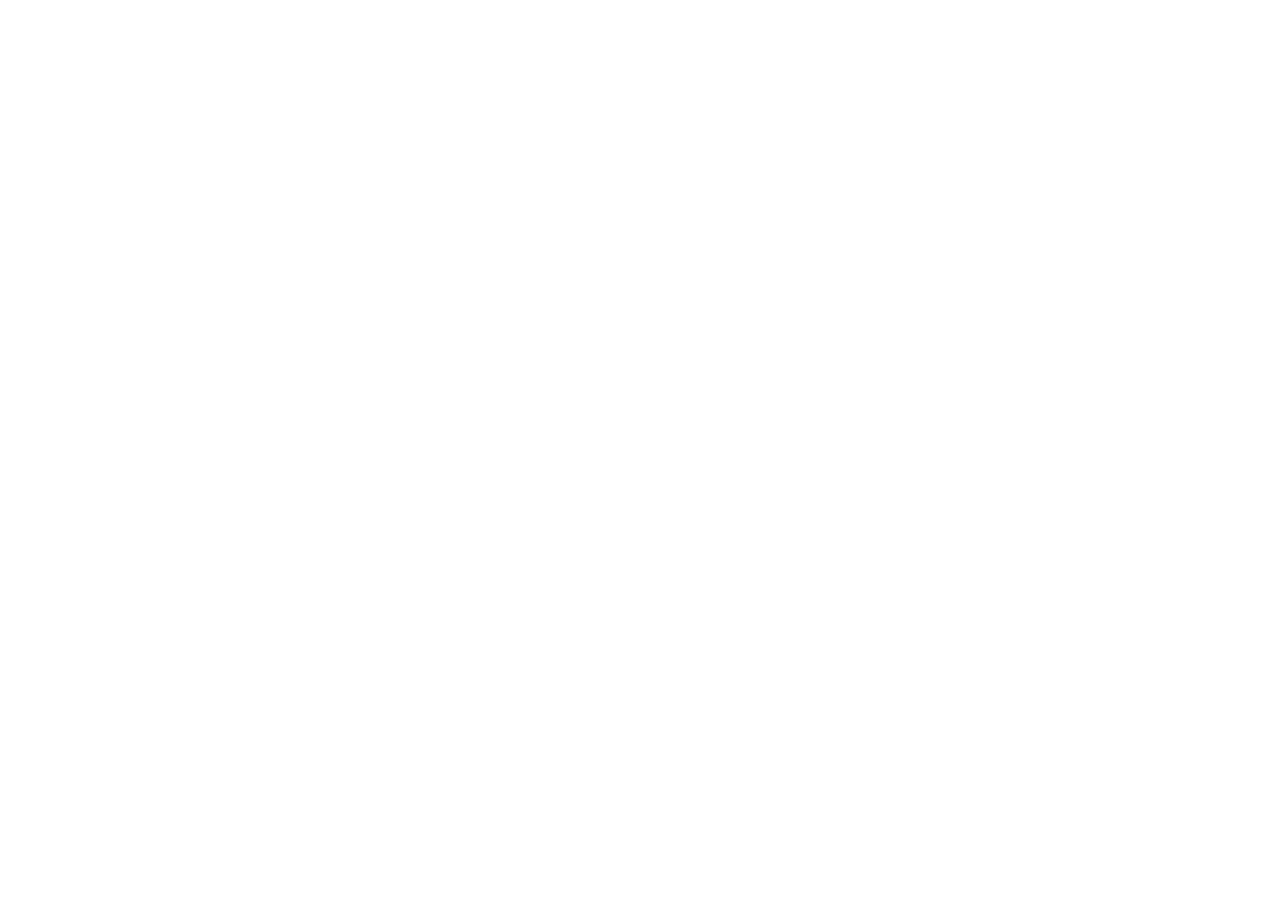
==== index.html @ 3bd62c69 "first innit" ====
<!doctype html>
<html lang="en">
<head>
    <meta charset="UTF-8">
    <meta name="viewport"
          content="width=device-width, user-scalable=no, initial-scale=1.0, maximum-scale=1.0, minimum-scale=1.0">
    <meta http-equiv="X-UA-Compatible" content="ie=edge">

    <title>Getto Ice Cream</title>
    <meta name="author" content="Enes Ago">
    <meta name="keywords" content="">
    <meta name="description" content="">
    <meta name="copyright" content="&copy; 2024-today Getto">

    <link rel="alternate" hreflang="en" href="https://getto.com/en" />
    <link rel="alternate" hreflang="tr" href="https://getto.com/tr" />
    <link rel="alternate" hreflang="tr" href="https://getto.com/mk" />
    <link rel="alternate" hreflang="x-default" href="https://getto.com/" />

    <link rel="alternate" hreflang="en" href="https://getto.com/en" />
    <link rel="alternate" hreflang="tr" href="https://getto.com/tr" />
    <link rel="alternate" hreflang="tr" href="https://getto.com/mk" />
    <link rel="alternate" hreflang="x-default" href="https://getto.com/" />

<!--    <link rel="icon" type="image/x-icon" href="img/favicon.ico">-->
    <link rel="author" type="text/plain" href="humans.txt">

    <link href='http://fonts.googleapis.com/css?family=Roboto' rel='stylesheet' type='text/css'>
    <link href='https://fonts.googleapis.com/css?family=Yellowtail' rel='stylesheet'>
<!--    <link rel="stylesheet" href="generalStyle.css">-->
<!--    <link rel="stylesheet" href="styles/home.css">-->

    <!-- Twitter -->
    <meta name="twitter:card" content="summary">
    <meta name="twitter:site" content="@AgoEnes">
    <meta name="twitter:creator" content="@AgoEnes">
    <meta name="twitter:title" content="Nafi Kompani">
    <meta name="twitter:description" content="Nafi Kompani, Company for Agriculture, best vegetables, fruits and food, Macedonia, Ohrid, Struga">
    <meta name="twitter:url" content="https://getto.com">
    <meta name="twitter:image" content="https://getto.com/Logo.png">

    <!-- Facebook -->
    <meta property="og:type" content="article">
    <meta property="og:site_name" content="Nafi Kompani">
    <meta property="article:author" content="https://www.instagram.com/agoenes/">
    <meta property="og:title" content="Nafi Kompani">
    <meta property="og:description" content="Nafi Kompani, Company for Agriculture, best vegetables, fruits and food, Macedonia, Ohrid, Struga">
    <meta property="og:url" content="https://getto.com">
    <meta property="og:image" content="https://getto.com/Logo.png">
</head>
<body>

</body>
</html>
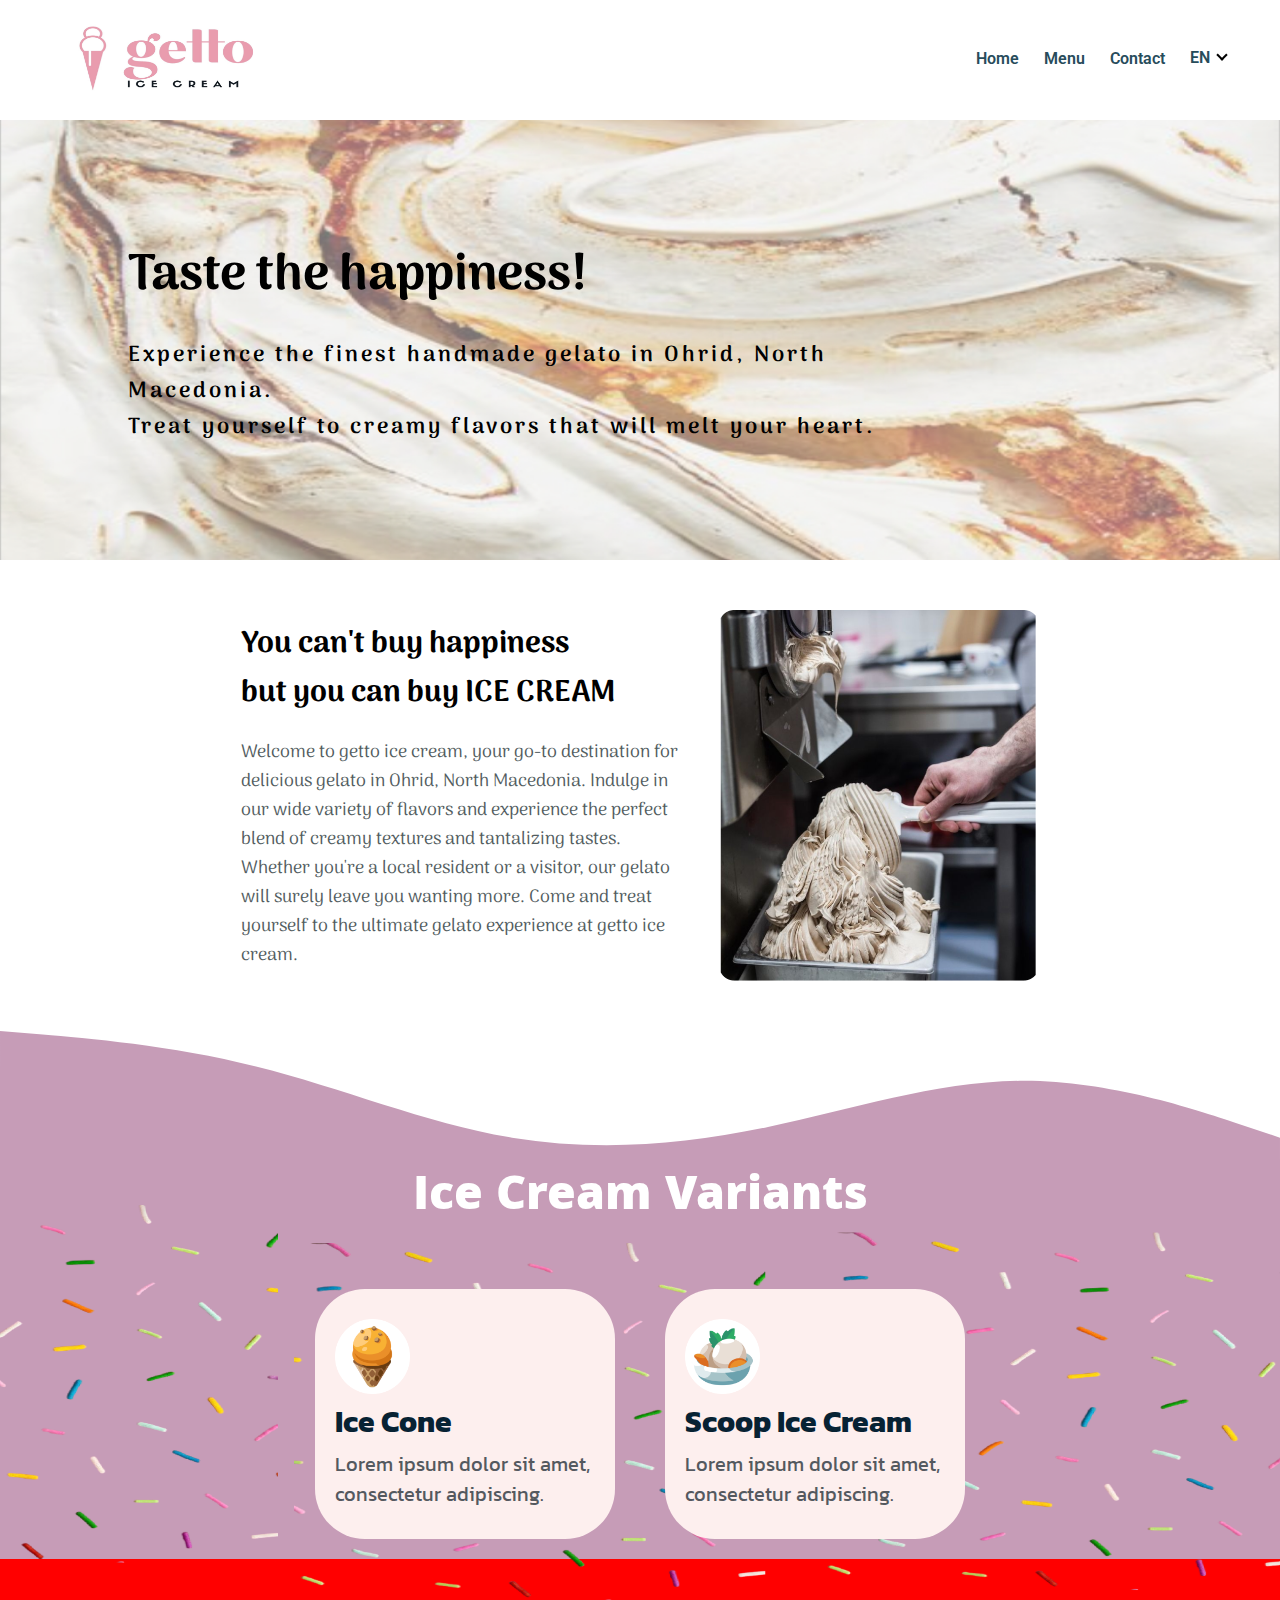
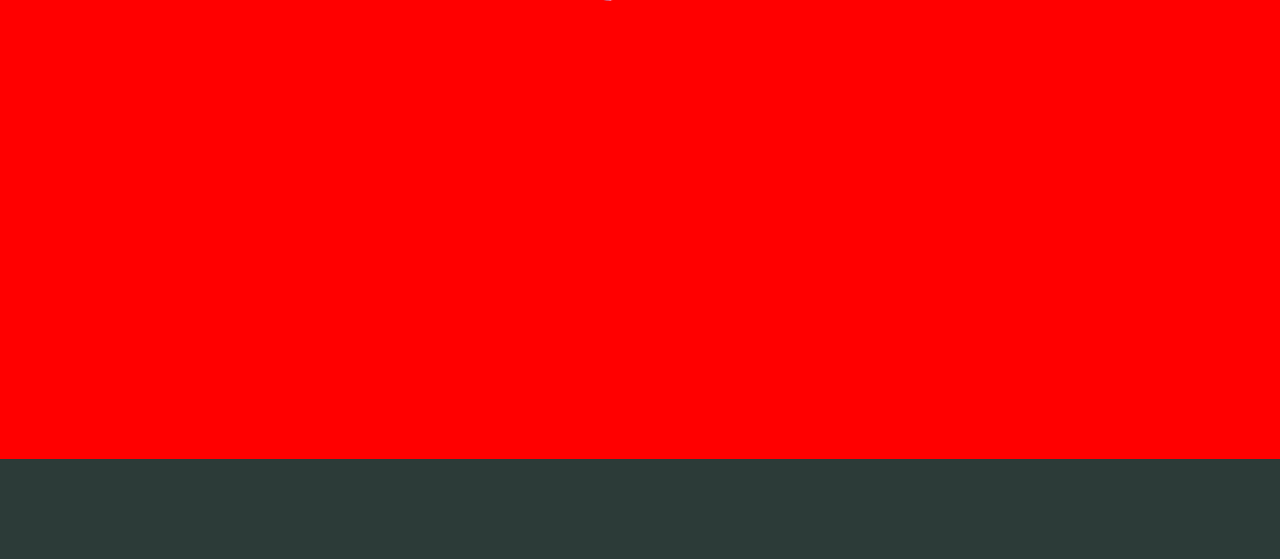
==== commit 91a69145: "parallax add" ====
--- a/index.html
+++ b/index.html
@@ -22,13 +22,17 @@
     <link rel="alternate" hreflang="tr" href="https://getto.com/mk" />
     <link rel="alternate" hreflang="x-default" href="https://getto.com/" />
 
-<!--    <link rel="icon" type="image/x-icon" href="img/favicon.ico">-->
+    <link rel="icon" type="image/x-icon" href="./img/Logo.png">
     <link rel="author" type="text/plain" href="humans.txt">
 
+    <link rel="preconnect" href="https://fonts.googleapis.com">
+    <link rel="preconnect" href="https://fonts.gstatic.com" crossorigin>
     <link href='http://fonts.googleapis.com/css?family=Roboto' rel='stylesheet' type='text/css'>
-    <link href='https://fonts.googleapis.com/css?family=Yellowtail' rel='stylesheet'>
-<!--    <link rel="stylesheet" href="generalStyle.css">-->
-<!--    <link rel="stylesheet" href="styles/home.css">-->
+    <link href="https://fonts.googleapis.com/css2?family=Arima:wght@100..700&display=swap" rel="stylesheet">
+    <link href="https://fonts.googleapis.com/css2?family=Khula:wght@300;400;600;700;800&display=swap" rel="stylesheet">
+    <link href="https://fonts.googleapis.com/css2?family=Kanit:ital,wght@0,100;0,200;0,300;0,400;0,500;0,600;0,700;0,800;0,900;1,100;1,200;1,300;1,400;1,500;1,600;1,700;1,800;1,900&family=Khula:wght@300;400;600;700;800&display=swap" rel="stylesheet">
+    <link rel="stylesheet" href="./generalStyles.css">
+    <link rel="stylesheet" href="./styles/home.css">
 
     <!-- Twitter -->
     <meta name="twitter:card" content="summary">
@@ -47,8 +51,111 @@
     <meta property="og:description" content="Nafi Kompani, Company for Agriculture, best vegetables, fruits and food, Macedonia, Ohrid, Struga">
     <meta property="og:url" content="https://getto.com">
     <meta property="og:image" content="https://getto.com/Logo.png">
+
 </head>
 <body>
 
+    <header class="header-menu">
+        <a href="/" rel="home" class="logo">
+                        <img alt="logo" src="img/Logo.png" />
+        </a>
+        <nav id="hamburger-menu">
+            <ul>
+                <li>
+                    <a href="/" rel="home" >Home</a>
+                </li>
+                <li>
+                    <a href="/menu" rel="products">Menu</a>
+                </li>
+                <li>
+                    <a href="/contact" rel="contact">Contact</a>
+                </li>
+                <li id="language">
+
+                    <p>EN <i class="down-arrow"></i></p>
+                    <ul>
+                        <li><a href="/tr/">TR</a></li>
+                        <li><a href="/mk/">MK</a></li>
+                    </ul>
+
+                </li>
+            </ul>
+        </nav>
+        <section class="hamburger-menu" onclick="hamburgerMenuToggle()">
+            <input class="checkbox" type="checkbox"/>
+            <div class="hamburger-lines">
+                <span class="line line1"></span>
+                <span class="line line2"></span>
+                <span class="line line3"></span>
+            </div>
+        </section>
+    </header>
+
+    <main>
+        <section class="divisor-section divisor-section-1">
+            <img src="./img/home/Banner.png" alt="banner background image" class="banner-img">
+
+            <article>
+                <header>
+                    <h1>Taste the happiness!</h1>
+                </header>
+                <p>Experience the finest handmade gelato in Ohrid, North Macedonia. <br /> Treat yourself to creamy flavors that will melt your heart.</p>
+
+            </article>
+
+        </section>
+
+        <section class="divisor-section divisor-section-2">
+            <article>
+                <header>
+                    <h2>You can't buy happiness <br/> but you can buy ICE CREAM</h2>
+                </header>
+                <p>Welcome to getto ice cream, your go-to destination for delicious gelato in Ohrid, North Macedonia. Indulge in our wide variety of flavors and experience the perfect blend of creamy textures and tantalizing tastes. Whether you're a local resident or a visitor, our gelato will surely leave you wanting more. Come and treat yourself to the ultimate gelato experience at getto ice cream.</p>
+
+            </article>
+
+            <img src="./img/home/imageOne.png" alt="ice cream image" class="banner-img">
+
+        </section>
+
+        <section class="divisor-section divisor-section-3" style="background: white">
+            <img class="wavyBg" src="./img/home/wavyBackground.svg" alt="background svg">
+            <img class="parallaxBackground" src="./img/home/parallaxBg.png" alt="parallax background" id="parallaxSc">
+            <section class="section-3-container">
+                <header>
+                    <h2>Ice Cream Variants</h2>
+                </header>
+                <ul>
+                    <li>
+                        <article>
+                            <img class="articleIcon" src="./img/home/articleOneIcon.png" alt="ice cone">
+                            <h3>Ice Cone</h3>
+                            <p>Lorem ipsum dolor sit amet,
+                                consectetur adipiscing.</p>
+                        </article>
+                    </li>
+                    <li>
+                        <article>
+                            <img class="articleIcon" src="./img/home/articleTwoIcon.png" alt="scoop ice cream">
+                            <h3>Scoop Ice Cream</h3>
+                            <p>Lorem ipsum dolor sit amet,
+                                consectetur adipiscing.</p>
+                        </article>
+                    </li>
+                </ul>
+            </section>
+
+        </section>
+
+        <div style="height: 500px; z-index: 50; background: red;"></div>
+
+    </main>
+
+    <footer></footer>
+
+
+    <script defer src="./script.js"></script>
+    <script defer src="./js/home.js"></script>
+
 </body>
 </html>--- a/generalStyles.css
+++ b/generalStyles.css
@@ -0,0 +1,379 @@
+*{
+    margin: 0;
+    padding: 0;
+    list-style: none;
+    text-decoration: none;
+    box-sizing: border-box;
+    /*font-family: 'Roboto', sans-serif;*/
+    font-family: "Arima", system-ui;
+
+}
+
+html, body{
+    height: 100%;
+    width: 100%;
+}
+
+body {
+    display: grid;
+    grid-template-areas:
+    "header-menu"
+    "main"
+    "footer";
+
+    grid-template-columns: 1fr;
+    grid-template-rows: auto 1fr auto;
+}
+
+
+/*scrollbar*/
+/* width */
+::-webkit-scrollbar {
+    width: 7px;
+}
+
+/* Track */
+::-webkit-scrollbar-track {
+    background: #f1f1f1;
+}
+
+/* Handle */
+::-webkit-scrollbar-thumb {
+    background: rgb(177, 177, 177);
+}
+
+/* Handle on hover */
+::-webkit-scrollbar-thumb:hover {
+    background: #555;
+}
+
+
+
+
+
+
+.active-nav{
+    pointer-events: all !important;
+    opacity: 100% !important;
+    left: 0 !important;
+}
+
+.divisor-section{
+    width: 100%;
+    background: #fff;
+}
+
+.header-menu{
+    grid-area: header-menu;
+
+    height: 120px;
+    display: flex;
+    justify-content: space-between;
+    align-items: center;
+    margin: 0 50px;
+
+    background-color: #fff;
+}
+.header-menu .logo{
+    display: flex;
+    align-items: center;
+    margin-left: 20px;
+    height: 100%;
+}
+.header-menu .logo img{
+    height: 65%;
+    /*border-radius: 50%;*/
+
+}
+.header-menu .logo .logo-text{
+    font-size: 38px;
+    font-weight: 700;
+    display: flex;
+    flex-direction: column;
+    align-items: center;
+    color: #274C5B;
+}
+.header-menu nav ul{
+    display: flex;
+    gap: 25px;
+
+}
+.header-menu nav ul li a{
+    font-family: Roboto, sans-serif;
+    color: #274C5B;
+    font-weight: 600;
+    font-size: 16px;
+}
+.header-menu nav ul li a:hover{
+    color: #4688a3;
+}
+.hamburger-menu{
+    display: none;
+}
+#language{
+    position: relative;
+    cursor: pointer;
+}
+#language > p{
+    position: relative;
+
+    font-family: roboto;
+    color: #274C5B;
+    font-weight: 600;
+    font-size: 16px;
+}
+
+#language .down-arrow{
+    border: solid black;
+    border-width: 0 2px 2px 0;
+    display: inline-block;
+    padding: 3px;
+    transform: rotate(45deg);
+    -webkit-transform: rotate(45deg);
+    margin: 4px;
+}
+#language ul {
+    display:none;
+    position:absolute;
+    z-index: 20;
+    left:0;
+    background: #4c9e9e;
+    float:left;
+
+    width: 50px;
+}
+#language:hover ul {
+    display:block;
+}
+#language ul li{
+    border-bottom: 1px solid #FFFFFF4C;
+}
+#language ul li:hover, #language ul li:hover a{
+    background-color: #008080;
+}
+#language ul li, #language ul li a {
+    align-items: center;
+
+    height: 50px;
+    width: 100%;
+    line-height: 50px;
+    text-align: center;
+
+    font-weight: 500;
+    color: #fff;
+}
+
+
+main{
+    grid-area: main;
+}
+footer{
+    grid-area: footer;
+}
+
+
+/* footer */
+footer{
+    min-height: 100px;
+    background: #2C3B38;
+
+    display: flex;
+    justify-content: center;
+    align-items: center;
+    position: relative;
+}
+/*footer nav{*/
+/*    position: absolute;*/
+/*    top: 50%;*/
+/*}*/
+footer nav ul{
+    width: 100%;
+
+    display: flex;
+    align-items: center;
+    justify-content: space-evenly;
+}
+footer nav ul li{
+    min-width: 200px;
+    height: 200px;
+    margin: 0 30px;
+}
+footer nav ul li section{
+    display: flex;
+    gap: 10px;
+}
+footer nav ul li h3{
+    color: #FFFFFFCC;
+    margin: 10px 0;
+
+    font-family: Roboto, sans-serif;
+    /*font-family: sans-serif;*/
+    font-size: 25px;
+    font-weight: 500;
+}
+footer nav ul li a{
+    color: #FFFFFF4C;;
+    font-size: 15px;
+    transition: 350ms;
+    line-height: 25px;
+}
+footer nav ul li a:hover{
+    color: #fff;
+}
+footer nav ul li section a img{
+    background-color: #fff;
+    font-size: 15px;
+    transition: 350ms;
+    line-height: 25px;
+    width: 30px;
+    border-radius: 100%;
+}
+footer nav ul li section a:hover img{
+    background-color: #FFFFFF4C;
+
+}
+
+@media only screen and (max-width: 1000px){
+
+    /* header */
+    .header-menu .logo{
+        gap: 15px;
+    }
+    .header-menu .logo span{
+        font-size: 25px;
+    }
+    .header-menu nav{
+        position: absolute;
+        pointer-events: none;
+        opacity: 0;
+        top: 150px;
+        left: -100%;
+        z-index: 20;
+
+        background-color: #4c9e9e;
+        width: 100%;
+
+        transition:  0.4s ease-in-out;
+    }
+    .header-menu nav ul{
+        flex-direction: column;
+        gap: 0;
+    }
+    .header-menu nav ul li{
+        border-bottom: 1px solid #FFFFFF4C;
+    }
+    .header-menu nav ul li:hover{
+        background-color: #008080;
+    }
+    .header-menu nav ul li, .header-menu nav ul li a{
+        height: 75px;
+        width: 100%;
+        line-height: 75px;
+        text-align: center;
+
+        font-size: 24px;
+        font-weight: 500;
+        color: #fff;
+    }
+
+    #language ul, #language ul li{
+        width: 100%;
+    }
+    #language > p{
+        height: 75px;
+        width: 100%;
+        line-height: 75px;
+        text-align: center;
+
+        font-size: 22px;
+        font-weight: 500;
+        color: #fff;
+    }
+    #language .down-arrow{
+        border-color: #FFFFFFCC;
+    }
+    #language:hover .down-arrow {
+        border-color: #fff;
+    }
+
+
+    .hamburger-menu{
+        display: flex;
+        align-items: center;
+        justify-content: center;
+        position: relative;
+        margin-right: 10px;
+    }
+    .hamburger-menu .checkbox {
+        position: absolute;
+        display: block;
+        height: 32px;
+        width: 32px;
+        z-index: 5;
+        opacity: 0;
+        cursor: pointer;
+    }
+
+    .hamburger-menu .hamburger-lines {
+        height: 26px;
+        width: 32px;
+        position: absolute;
+        z-index: 2;
+        display: flex;
+        flex-direction: column;
+        justify-content: space-between;
+        align-items: flex-end;
+    }
+
+    .hamburger-menu .hamburger-lines .line {
+        display: block;
+        height: 4px;
+        width: 100%;
+        border-radius: 10px;
+        background: #0e2431;
+    }
+
+    .hamburger-menu .hamburger-lines .line1 {
+        transition:  0.4s ease-in-out;
+    }
+
+    .hamburger-menu .hamburger-lines .line2 {
+        transition: 0.4s ease-in-out;
+    }
+
+    .hamburger-menu .hamburger-lines .line3 {
+        transition:  0.4s ease-in-out;
+    }
+    .hamburger-menu input[type="checkbox"]:checked ~ .menu-items {
+        transform: translateX(0);
+    }
+
+    .hamburger-menu input[type="checkbox"]:checked ~ .hamburger-lines .line1 {
+        width: 90%;
+    }
+
+    .hamburger-menu input[type="checkbox"]:checked ~ .hamburger-lines .line2 {
+        width: 60%;
+    }
+
+    .hamburger-menu input[type="checkbox"]:checked ~ .hamburger-lines .line3 {
+        width: 90%;
+    }
+
+
+    /*footer*/
+    footer{
+        min-height: 1100px;
+    }
+    footer nav{
+        top: 35%;
+    }
+    footer nav ul{
+        flex-direction: column;
+        text-align: center;
+        gap: 35px;
+    }
+    footer nav ul li section{
+        justify-content: center;
+    }
+}--- a/styles/home.css
+++ b/styles/home.css
@@ -0,0 +1,185 @@
+/* section 1 */
+.divisor-section-1{
+    position: relative;
+    display: flex;
+    align-items: center;
+}
+.divisor-section-1 img{
+    width: 100%;
+}
+.divisor-section-1 article {
+    font-family: "Arima", system-ui;
+    position: absolute;
+    z-index: 10;
+    top: 50%;
+    left: 40%;
+    transform: translate(-50%, -50%);
+    display: flex;
+    flex-direction: column;
+}
+.divisor-section-1 article header h1{
+    font-family: "Arima", system-ui;
+    font-size: 50px;
+    font-weight: 900;
+    color: #000;
+    margin-bottom: 20px;
+
+}
+.divisor-section-1 article p{
+    font-family: "Arima", system-ui;
+    font-size: 22px;
+    font-weight: 600;
+    letter-spacing: 3px;
+    color: #000;
+}
+
+
+/* section 2 */
+.divisor-section-2{
+    padding: 50px 0;
+    display: flex;
+    flex-wrap: wrap;
+    justify-content: center;
+    align-items: center;
+    gap: 30px;
+}
+.divisor-section-2 article{
+    width: 35%;
+}
+.divisor-section-2 article header h2{
+    font-family: "Arima", system-ui;
+    font-size: 30px;
+    font-weight: 700;
+    color: #000;
+    margin-bottom: 20px;
+}
+.divisor-section-2 article p {
+    font-family: "Arima", system-ui;
+    font-size: 18px;
+    font-weight: 400;
+    color: #525C60;
+}
+.divisor-section-2 img{
+    width: 25%;
+}
+
+
+
+/* section 3 */
+.divisor-section-3{
+    position: relative;
+    /*padding: 50px 0;*/
+    display: flex;
+    flex-direction: column;
+    z-index: 10;
+}
+.divisor-section-3 .parallaxBackground{
+    position: absolute;
+    width: 100%;
+    height: 75%;
+    bottom: -8%;
+    z-index: 5;
+}
+.divisor-section-3 .wavyBg{
+    width: 100%;
+    z-index: 15;
+}
+.divisor-section-3 .section-3-container{
+    min-height: 350px;
+    background-color: #C69CB7;
+
+    display: flex;
+    flex-direction: column;
+    align-items: center;
+    justify-content: center;
+
+    gap: 30px;
+    /*z-index: -5;*/
+}
+.divisor-section-3 .section-3-container > header{
+    z-index: 5;
+}
+.divisor-section-3 .section-3-container > header h2{
+    font-family: "Khula", sans-serif;
+    font-size: 50px;
+    font-weight: 900;
+    color: #fff;
+}
+.divisor-section-3 .section-3-container ul{
+    display: flex;
+    flex-wrap: wrap;
+    align-items: center;
+    justify-content: center;
+    gap: 50px;
+    margin: 20px;
+}
+.divisor-section-3 .section-3-container ul li{
+    z-index: 15;
+}
+.divisor-section-3 .section-3-container ul li article {
+    width: 300px;
+    height: 250px;
+    display: flex;
+    flex-direction: column;
+    align-items: flex-start;
+    justify-content: center;
+    gap: 5px;
+    background-color: #FDEFEE;
+    border-radius: 50px;
+    padding: 20px;
+}
+.divisor-section-3 .section-3-container ul li article img{
+    width: 75px;
+}
+.divisor-section-3 .section-3-container ul li article h3{
+    font-family: "Kanit", sans-serif;
+    font-size: 30px;
+    font-weight: 700;
+    color: #072233;
+}
+.divisor-section-3 .section-3-container ul li article p{
+    font-family: "Kanit", sans-serif;
+    font-size: 20px;
+    font-weight: 400;
+    color: #54595F;
+}
+
+/* responsive */
+@media only screen and (max-width: 1060px) {
+    .divisor-section-1 img{
+        height: 320px;
+        object-fit: cover;
+    }
+    .divisor-section-1 article{
+        left: 50%;
+        transform: translate(-50%, -50%);
+        width: 100%;
+        padding: 30px 15px;
+        text-align: center;
+    }
+
+    .divisor-section-1 article header h1 {
+        font-size: 35px;
+    }
+
+    .divisor-section-2{
+        flex-direction: column;
+    }
+    .divisor-section-2 article{
+        width: 80%;
+    }
+    .divisor-section-2 article header{
+        text-align: center;
+    }
+    .divisor-section-2 img {
+        width: 40%;
+    }
+
+}
+
+@media only screen and (max-width: 800px) {
+    .divisor-section-1 img{
+        height: 400px;
+        object-fit: cover;
+    }
+}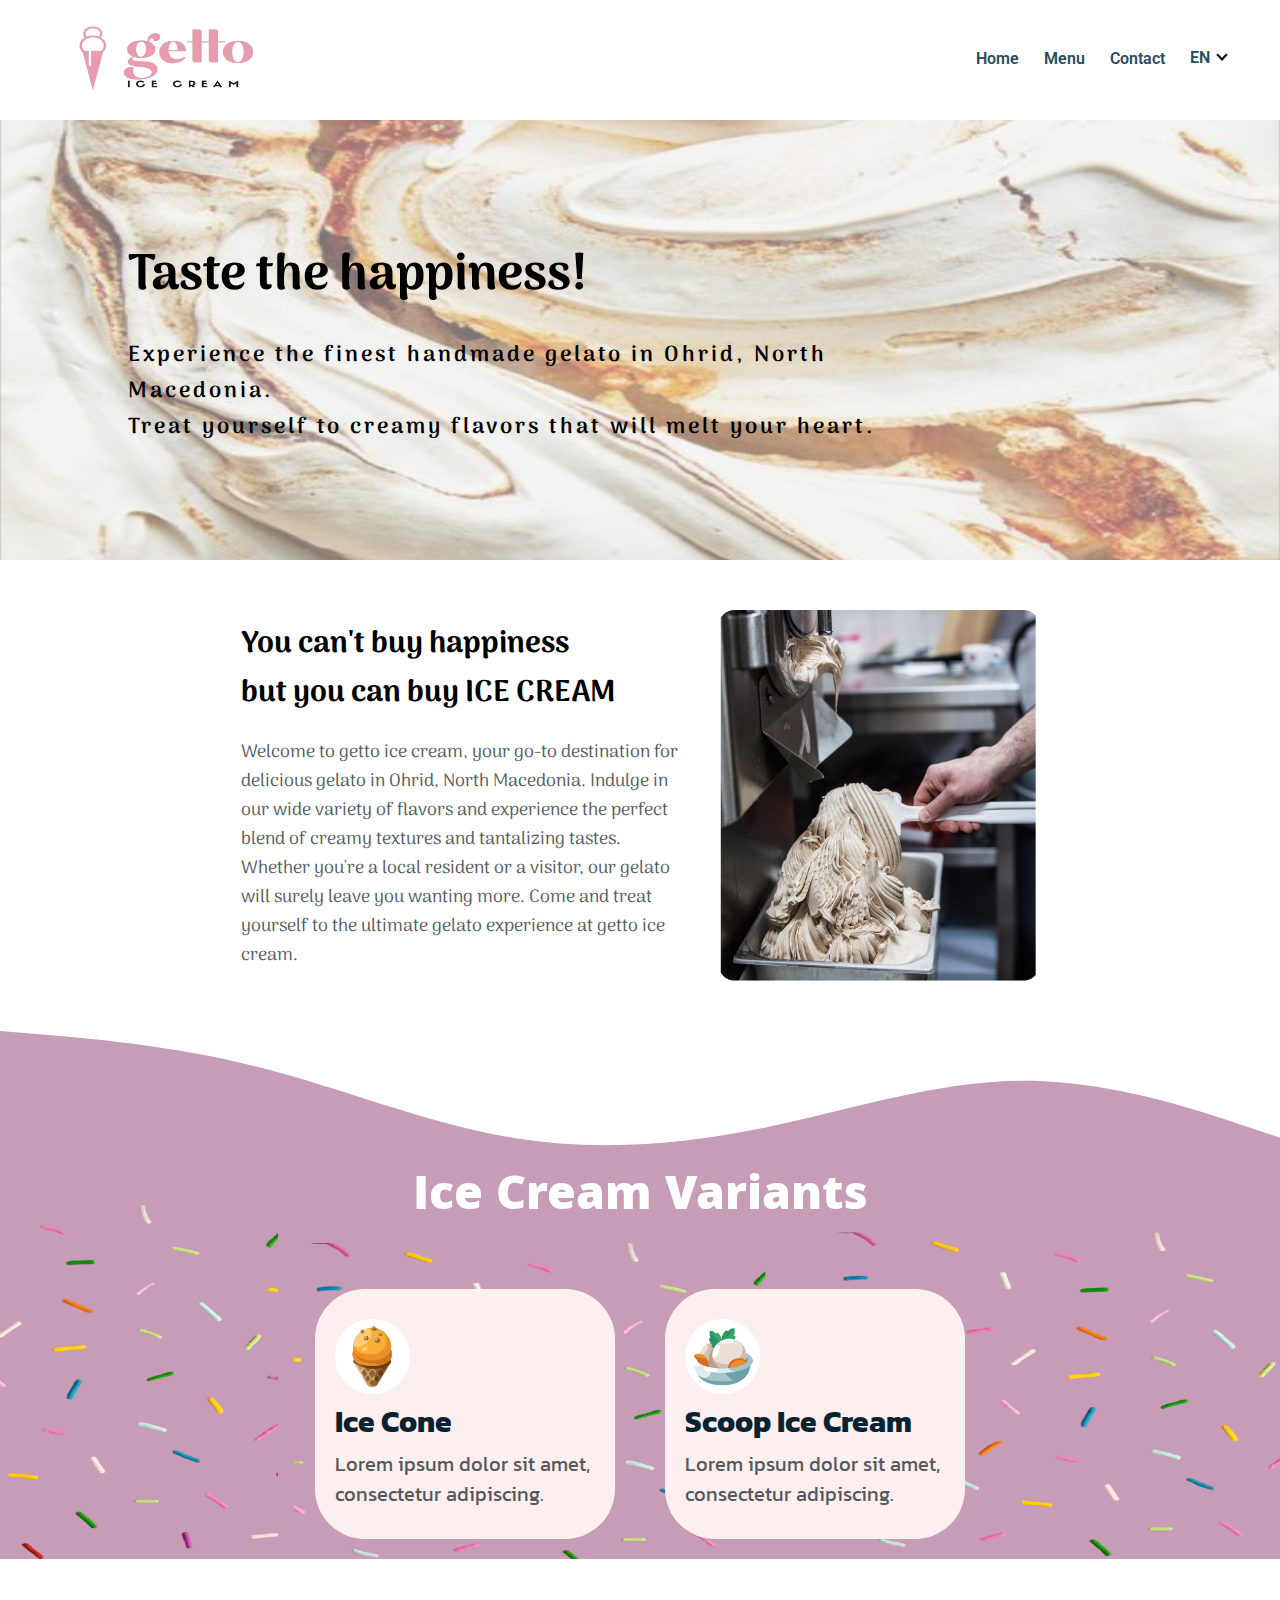
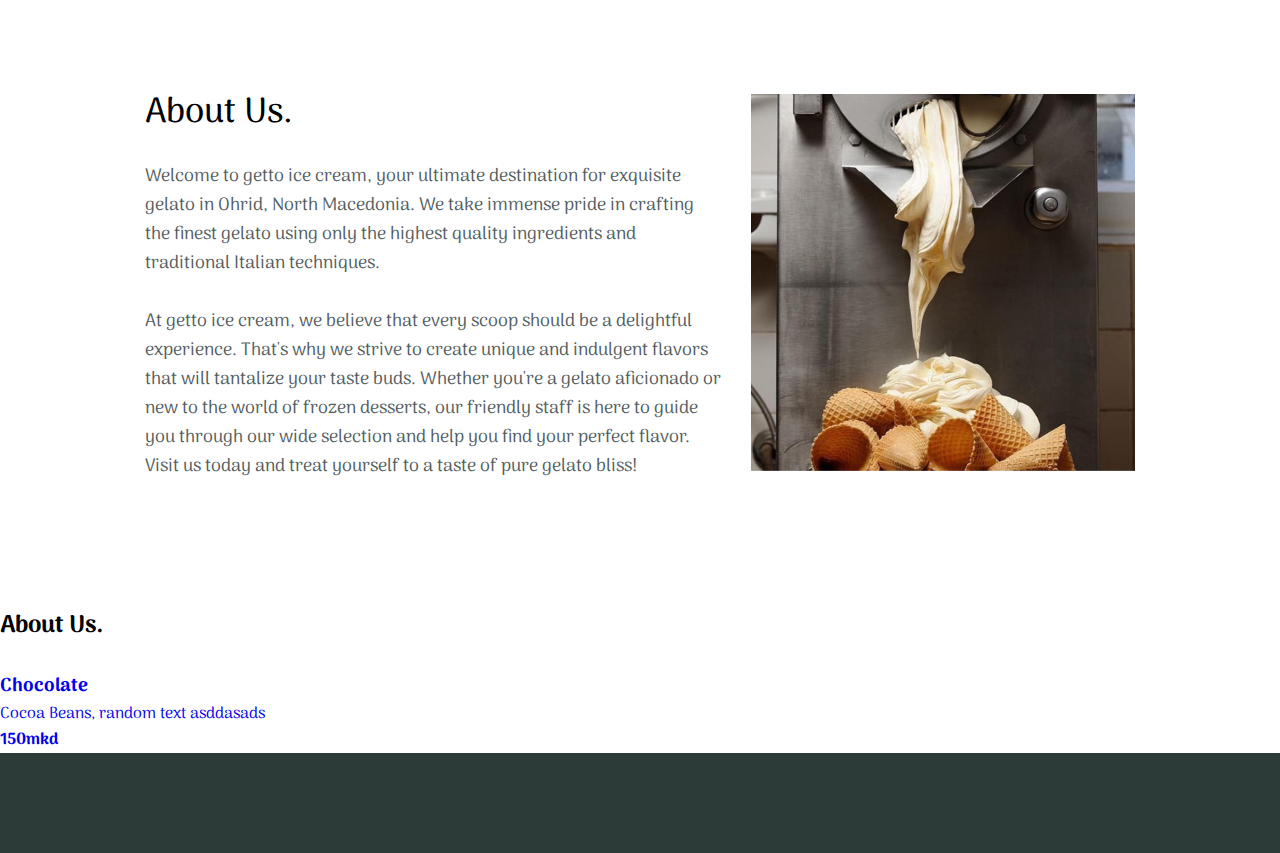
==== commit 81dbc0ae: "best sellers start" ====
--- a/index.html
+++ b/index.html
@@ -147,7 +147,43 @@
 
         </section>
 
-        <div style="height: 500px; z-index: 50; background: red;"></div>
+        <section class="divisor-section divisor-section-4" style="background: white">
+            <article>
+                <header>
+                    <h2>About Us.</h2>
+                </header>
+                <p>
+                    Welcome to getto ice cream, your ultimate destination for exquisite gelato in Ohrid, North Macedonia. We take immense pride in crafting the finest gelato using only the highest quality ingredients and traditional Italian techniques.
+
+                    <br /> <br />
+
+                    At getto ice cream, we believe that every scoop should be a delightful experience. That's why we strive to create unique and indulgent flavors that will tantalize your taste buds. Whether you're a gelato aficionado or new to the world of frozen desserts, our friendly staff is here to guide you through our wide selection and help you find your perfect flavor. Visit us today and treat yourself to a taste of pure gelato bliss!
+
+                </p>
+            </article>
+
+            <img src="./img/home/imageTwo.png" alt="ice cream image" class="banner-img">
+
+        </section>
+
+        <section class="divisor-section divisor-section-5">
+                <header>
+                    <h2>About Us.</h2>
+                </header>
+                <ul>
+                    <li>
+                        <a href="/menu">
+                            <article>
+                                <img src="" alt="" />
+                                <h3>Chocolate</h3>
+                                <p>Cocoa Beans, random text
+                                    asddasads</p>
+                                <h4>150mkd</h4>
+                            </article>
+                        </a>
+                    </li>
+                </ul>
+        </section>
 
     </main>
 
--- a/styles/home.css
+++ b/styles/home.css
@@ -71,18 +71,16 @@
     /*padding: 50px 0;*/
     display: flex;
     flex-direction: column;
-    z-index: 10;
+    z-index: -5;
 }
 .divisor-section-3 .parallaxBackground{
     position: absolute;
     width: 100%;
     height: 75%;
     bottom: -8%;
-    z-index: 5;
 }
 .divisor-section-3 .wavyBg{
     width: 100%;
-    z-index: 15;
 }
 .divisor-section-3 .section-3-container{
     min-height: 350px;
@@ -94,10 +92,6 @@
     justify-content: center;
 
     gap: 30px;
-    /*z-index: -5;*/
-}
-.divisor-section-3 .section-3-container > header{
-    z-index: 5;
 }
 .divisor-section-3 .section-3-container > header h2{
     font-family: "Khula", sans-serif;
@@ -114,7 +108,7 @@
     margin: 20px;
 }
 .divisor-section-3 .section-3-container ul li{
-    z-index: 15;
+    z-index: 5;
 }
 .divisor-section-3 .section-3-container ul li article {
     width: 300px;
@@ -143,6 +137,38 @@
     font-weight: 400;
     color: #54595F;
 }
+
+
+
+/* section 4 */
+.divisor-section-4{
+    padding: 125px 0;
+    display: flex;
+    flex-wrap: wrap;
+    justify-content: center;
+    align-items: center;
+    gap: 30px;
+}
+.divisor-section-4 article{
+    width: 45%;
+}
+.divisor-section-4 article header h2{
+    font-family: "Arima", system-ui;
+    font-size: 35px;
+    font-weight: 500;
+    color: #000;
+    margin-bottom: 20px;
+}
+.divisor-section-4 article p {
+    font-family: "Arima", system-ui;
+    font-size: 18px;
+    font-weight: 400;
+    color: #525C60;
+}
+.divisor-section-4 img{
+    width: 30%;
+}
+
 
 /* responsive */
 @media only screen and (max-width: 1060px) {
@@ -175,6 +201,19 @@
         width: 40%;
     }
 
+    .divisor-section-4{
+        flex-direction: column;
+    }
+    .divisor-section-4 article{
+        width: 80%;
+    }
+    .divisor-section-4 article header{
+        text-align: center;
+    }
+    .divisor-section-4 img {
+        width: 40%;
+    }
+
 }
 
 @media only screen and (max-width: 800px) {
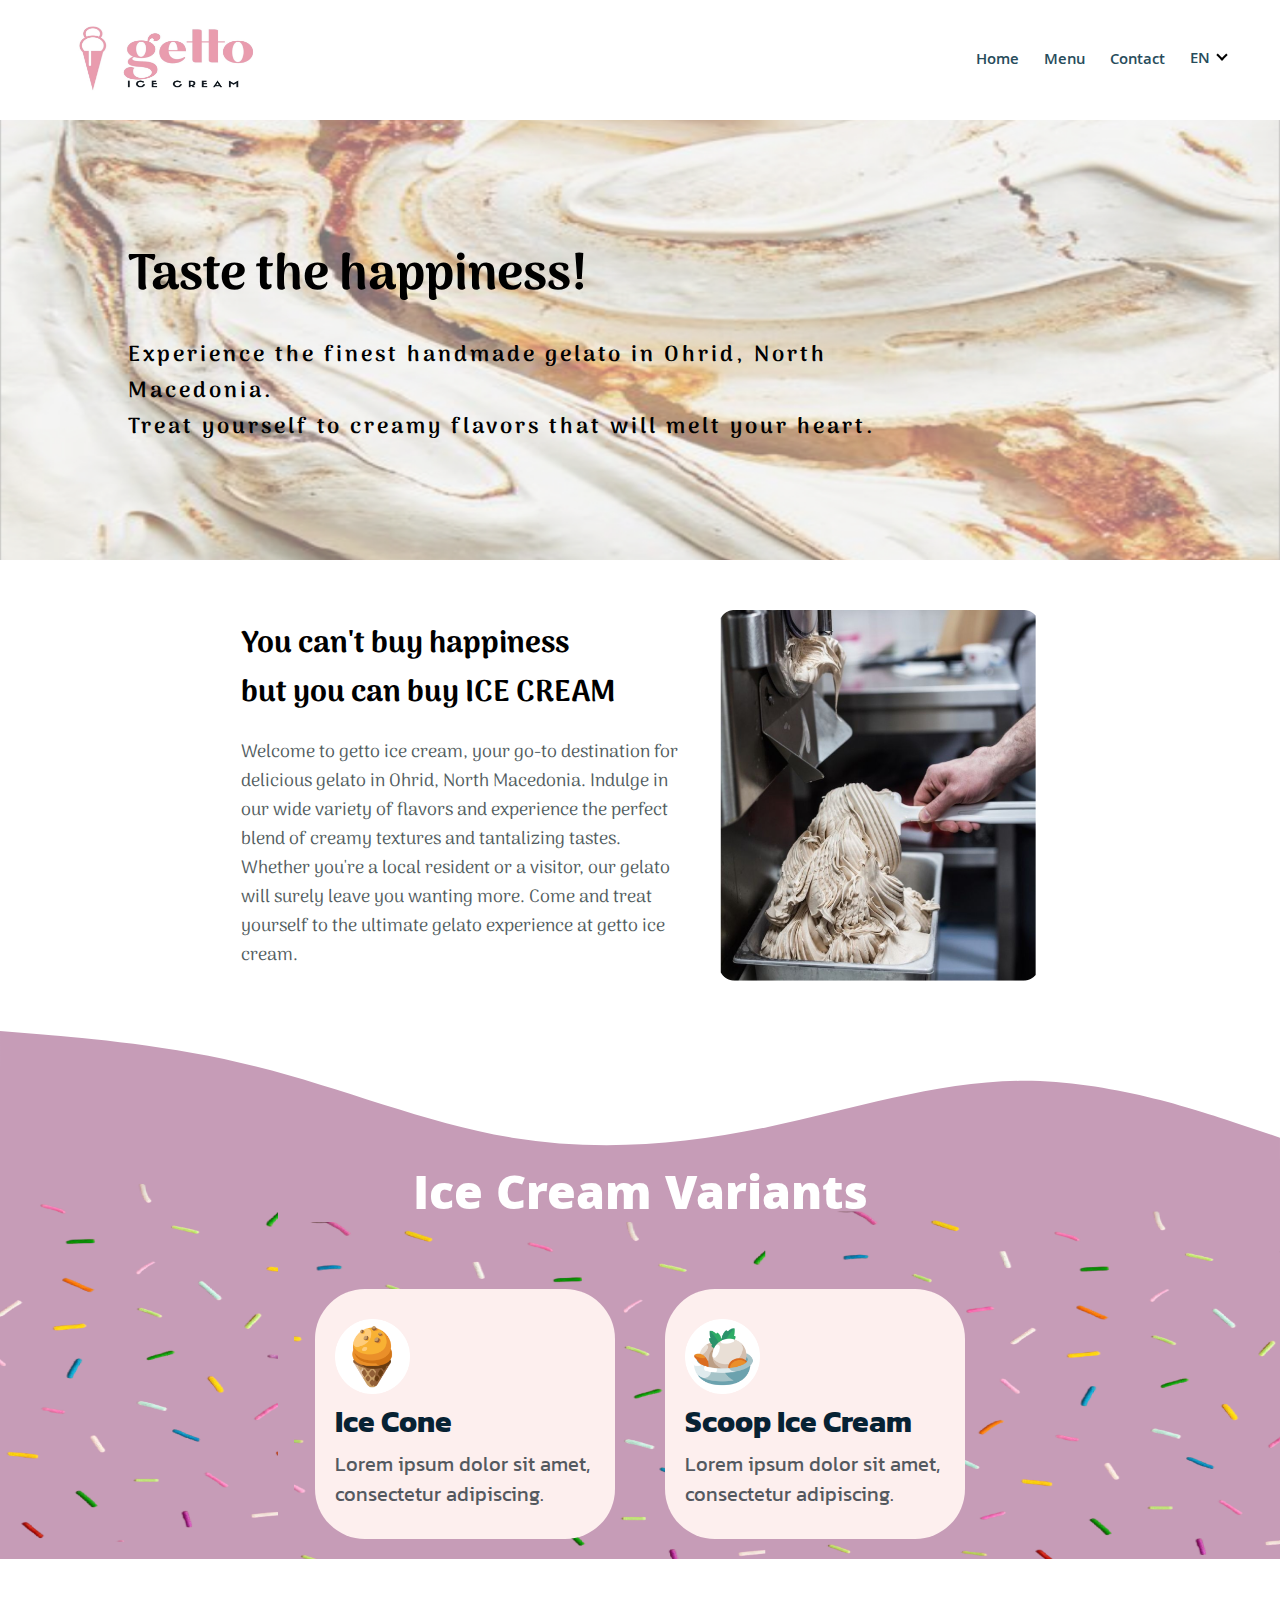
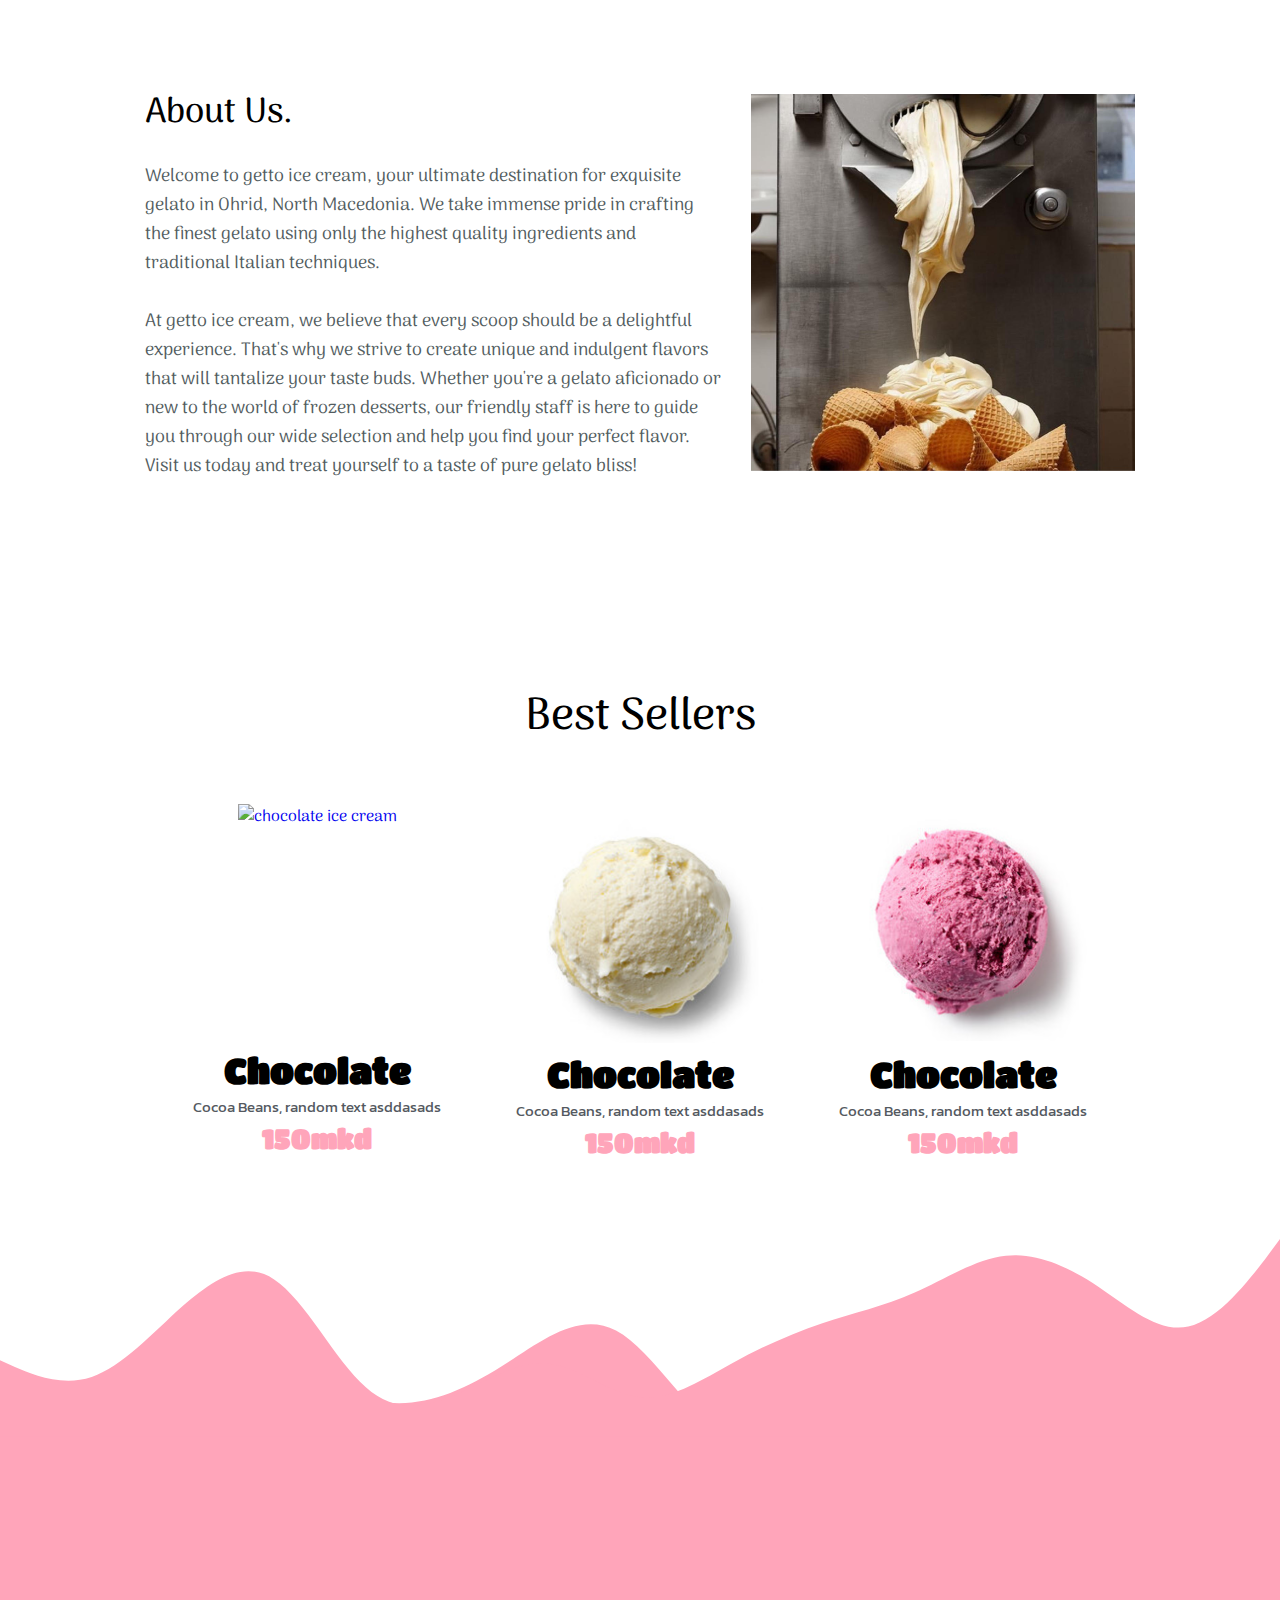
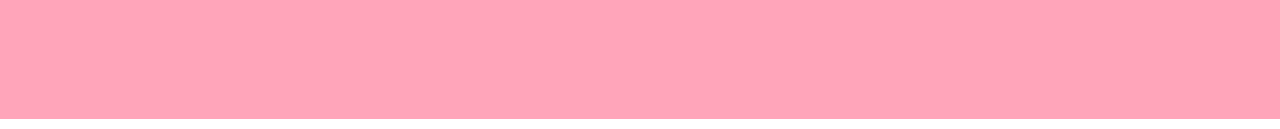
==== commit 88665215: "footer beggining" ====
--- a/index.html
+++ b/index.html
@@ -27,10 +27,10 @@
 
     <link rel="preconnect" href="https://fonts.googleapis.com">
     <link rel="preconnect" href="https://fonts.gstatic.com" crossorigin>
-    <link href='http://fonts.googleapis.com/css?family=Roboto' rel='stylesheet' type='text/css'>
     <link href="https://fonts.googleapis.com/css2?family=Arima:wght@100..700&display=swap" rel="stylesheet">
     <link href="https://fonts.googleapis.com/css2?family=Khula:wght@300;400;600;700;800&display=swap" rel="stylesheet">
     <link href="https://fonts.googleapis.com/css2?family=Kanit:ital,wght@0,100;0,200;0,300;0,400;0,500;0,600;0,700;0,800;0,900;1,100;1,200;1,300;1,400;1,500;1,600;1,700;1,800;1,900&family=Khula:wght@300;400;600;700;800&display=swap" rel="stylesheet">
+    <link href="https://fonts.googleapis.com/css2?family=Titan+One&display=swap" rel="stylesheet">
     <link rel="stylesheet" href="./generalStyles.css">
     <link rel="stylesheet" href="./styles/home.css">
 
@@ -120,6 +120,7 @@
 
         <section class="divisor-section divisor-section-3" style="background: white">
             <img class="wavyBg" src="./img/home/wavyBackground.svg" alt="background svg">
+<!--            <img class="wavyBg" src="./img/home/wavyBackground3.jpeg" alt="background svg">-->
             <img class="parallaxBackground" src="./img/home/parallaxBg.png" alt="parallax background" id="parallaxSc">
             <section class="section-3-container">
                 <header>
@@ -168,13 +169,15 @@
 
         <section class="divisor-section divisor-section-5">
                 <header>
-                    <h2>About Us.</h2>
+                    <h2>Best Sellers</h2>
                 </header>
                 <ul>
                     <li>
                         <a href="/menu">
                             <article>
-                                <img src="" alt="" />
+                                <div>
+                                    <img src="./img/menu/chocolate.png" alt="chocolate ice cream" />
+                                </div>
                                 <h3>Chocolate</h3>
                                 <p>Cocoa Beans, random text
                                     asddasads</p>
@@ -182,12 +185,45 @@
                             </article>
                         </a>
                     </li>
+                    <li>
+                        <a href="/menu">
+                            <article>
+                                <div>
+                                    <img src="./img/menu/vanilla.jpeg" alt="chocolate ice cream" />
+                                </div>
+                                <h3>Chocolate</h3>
+                                <p>Cocoa Beans, random text
+                                    asddasads</p>
+                                <h4>150mkd</h4>
+                            </article>
+                        </a>
+                    </li>
+                    <li>
+                        <a href="/menu">
+                            <article>
+                                <div>
+                                    <img src="./img/menu/pink.jpeg" alt="chocolate ice cream" />
+                                </div>
+                                <h3>Chocolate</h3>
+                                <p>Cocoa Beans, random text
+                                    asddasads</p>
+                                <h4>150mkd</h4>
+                            </article>
+                        </a>
+                    </li>
                 </ul>
         </section>
 
     </main>
 
-    <footer></footer>
+    <footer>
+
+        <img class="wavyBg" src="./img/FooterBG.svg" alt="background svg">
+        <div class="footer-container">
+
+        </div>
+
+    </footer>
 
 
     <script defer src="./script.js"></script>
--- a/generalStyles.css
+++ b/generalStyles.css
@@ -4,7 +4,6 @@
     list-style: none;
     text-decoration: none;
     box-sizing: border-box;
-    /*font-family: 'Roboto', sans-serif;*/
     font-family: "Arima", system-ui;
 
 }
@@ -62,6 +61,9 @@
     width: 100%;
     background: #fff;
 }
+.wavyBg{
+    width: 100%;
+}
 
 .header-menu{
     grid-area: header-menu;
@@ -99,7 +101,7 @@
 
 }
 .header-menu nav ul li a{
-    font-family: Roboto, sans-serif;
+    font-family: "Khula", sans-serif;
     color: #274C5B;
     font-weight: 600;
     font-size: 16px;
@@ -117,7 +119,8 @@
 #language > p{
     position: relative;
 
-    font-family: roboto;
+    font-family: "Khula", sans-serif;
+
     color: #274C5B;
     font-weight: 600;
     font-size: 16px;
@@ -174,63 +177,20 @@
 
 /* footer */
 footer{
+    padding: 250px 0;
     min-height: 100px;
-    background: #2C3B38;
-
-    display: flex;
+    background: #fff;
+
+    display: flex;
+    flex-direction: column;
     justify-content: center;
     align-items: center;
     position: relative;
 }
-/*footer nav{*/
-/*    position: absolute;*/
-/*    top: 50%;*/
-/*}*/
-footer nav ul{
-    width: 100%;
-
-    display: flex;
-    align-items: center;
-    justify-content: space-evenly;
-}
-footer nav ul li{
-    min-width: 200px;
-    height: 200px;
-    margin: 0 30px;
-}
-footer nav ul li section{
-    display: flex;
-    gap: 10px;
-}
-footer nav ul li h3{
-    color: #FFFFFFCC;
-    margin: 10px 0;
-
-    font-family: Roboto, sans-serif;
-    /*font-family: sans-serif;*/
-    font-size: 25px;
-    font-weight: 500;
-}
-footer nav ul li a{
-    color: #FFFFFF4C;;
-    font-size: 15px;
-    transition: 350ms;
-    line-height: 25px;
-}
-footer nav ul li a:hover{
-    color: #fff;
-}
-footer nav ul li section a img{
-    background-color: #fff;
-    font-size: 15px;
-    transition: 350ms;
-    line-height: 25px;
-    width: 30px;
-    border-radius: 100%;
-}
-footer nav ul li section a:hover img{
-    background-color: #FFFFFF4C;
-
+footer .footer-container{
+    background: #FFA5BA;
+    min-height: 200px;
+    width: 100%;
 }
 
 @media only screen and (max-width: 1000px){
@@ -360,20 +320,4 @@
         width: 90%;
     }
 
-
-    /*footer*/
-    footer{
-        min-height: 1100px;
-    }
-    footer nav{
-        top: 35%;
-    }
-    footer nav ul{
-        flex-direction: column;
-        text-align: center;
-        gap: 35px;
-    }
-    footer nav ul li section{
-        justify-content: center;
-    }
 }--- a/styles/home.css
+++ b/styles/home.css
@@ -77,7 +77,7 @@
     position: absolute;
     width: 100%;
     height: 75%;
-    bottom: -8%;
+    bottom: -4%;
 }
 .divisor-section-3 .wavyBg{
     width: 100%;
@@ -170,8 +170,67 @@
 }
 
 
+
+/* section 5 */
+.divisor-section-5{
+    padding: 75px 0;
+    display: flex;
+    flex-direction: column;
+    justify-content: center;
+    align-items: center;
+    gap: 30px;
+}
+.divisor-section-5 header h2{
+    font-family: "Arima", system-ui;
+    font-size: 45px;
+    font-weight: 500;
+    color: #000;
+    margin-bottom: 20px;
+}
+.divisor-section-5 ul{
+    width: 70%;
+    display: flex;
+    flex-wrap: wrap;
+    justify-content: space-between;
+    align-items: center;
+}
+.divisor-section-5 ul li a article{
+    width: 250px;
+    height: 350px;
+    display: flex;
+    flex-direction: column;
+    text-align: center;
+    gap: 5px;
+}
+.divisor-section-5 ul li a article div{
+    height: 70%;
+}
+.divisor-section-5 ul li a article div img{
+    width: 100%;
+}
+.divisor-section-5 ul li a article h3{
+    font-family: "Titan One", sans-serif;
+    font-size: 35px;
+    font-weight: 600;
+    color: #000;
+}
+.divisor-section-5 ul li a article p{
+    font-family: "Kanit", sans-serif;
+    font-size: 15px;
+    font-weight: 400;
+    color: #54595F;
+}
+.divisor-section-5 ul li a article h4{
+    font-family: "Titan One", sans-serif;
+    font-size: 27px;
+    font-weight: 600;
+    color: #FFA5BA;
+}
+
+
+
 /* responsive */
-@media only screen and (max-width: 1060px) {
+@media only screen and (max-width: 1075px) {
     .divisor-section-1 img{
         height: 320px;
         object-fit: cover;
@@ -214,6 +273,12 @@
         width: 40%;
     }
 
+    .divisor-section-5 ul {
+        width: 100%;
+        justify-content: center;
+        gap: 70px;
+    }
+
 }
 
 @media only screen and (max-width: 800px) {
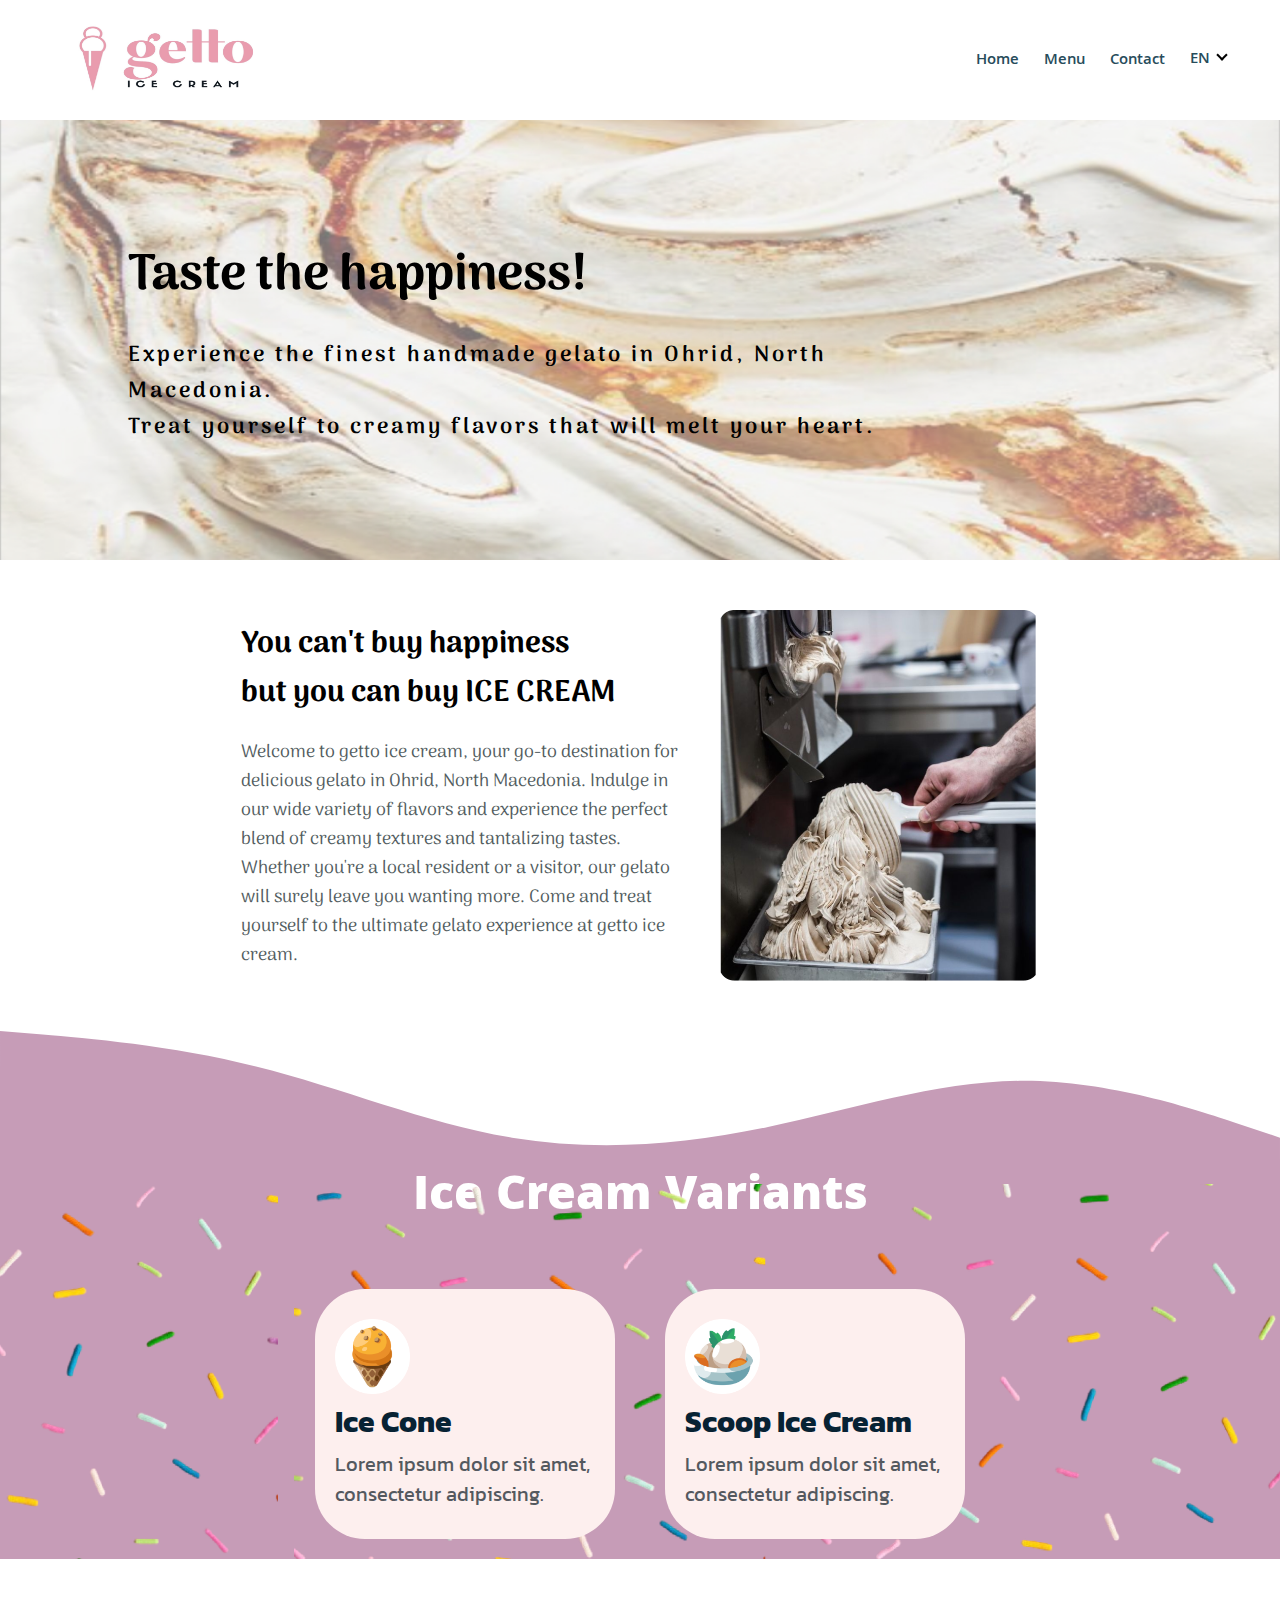
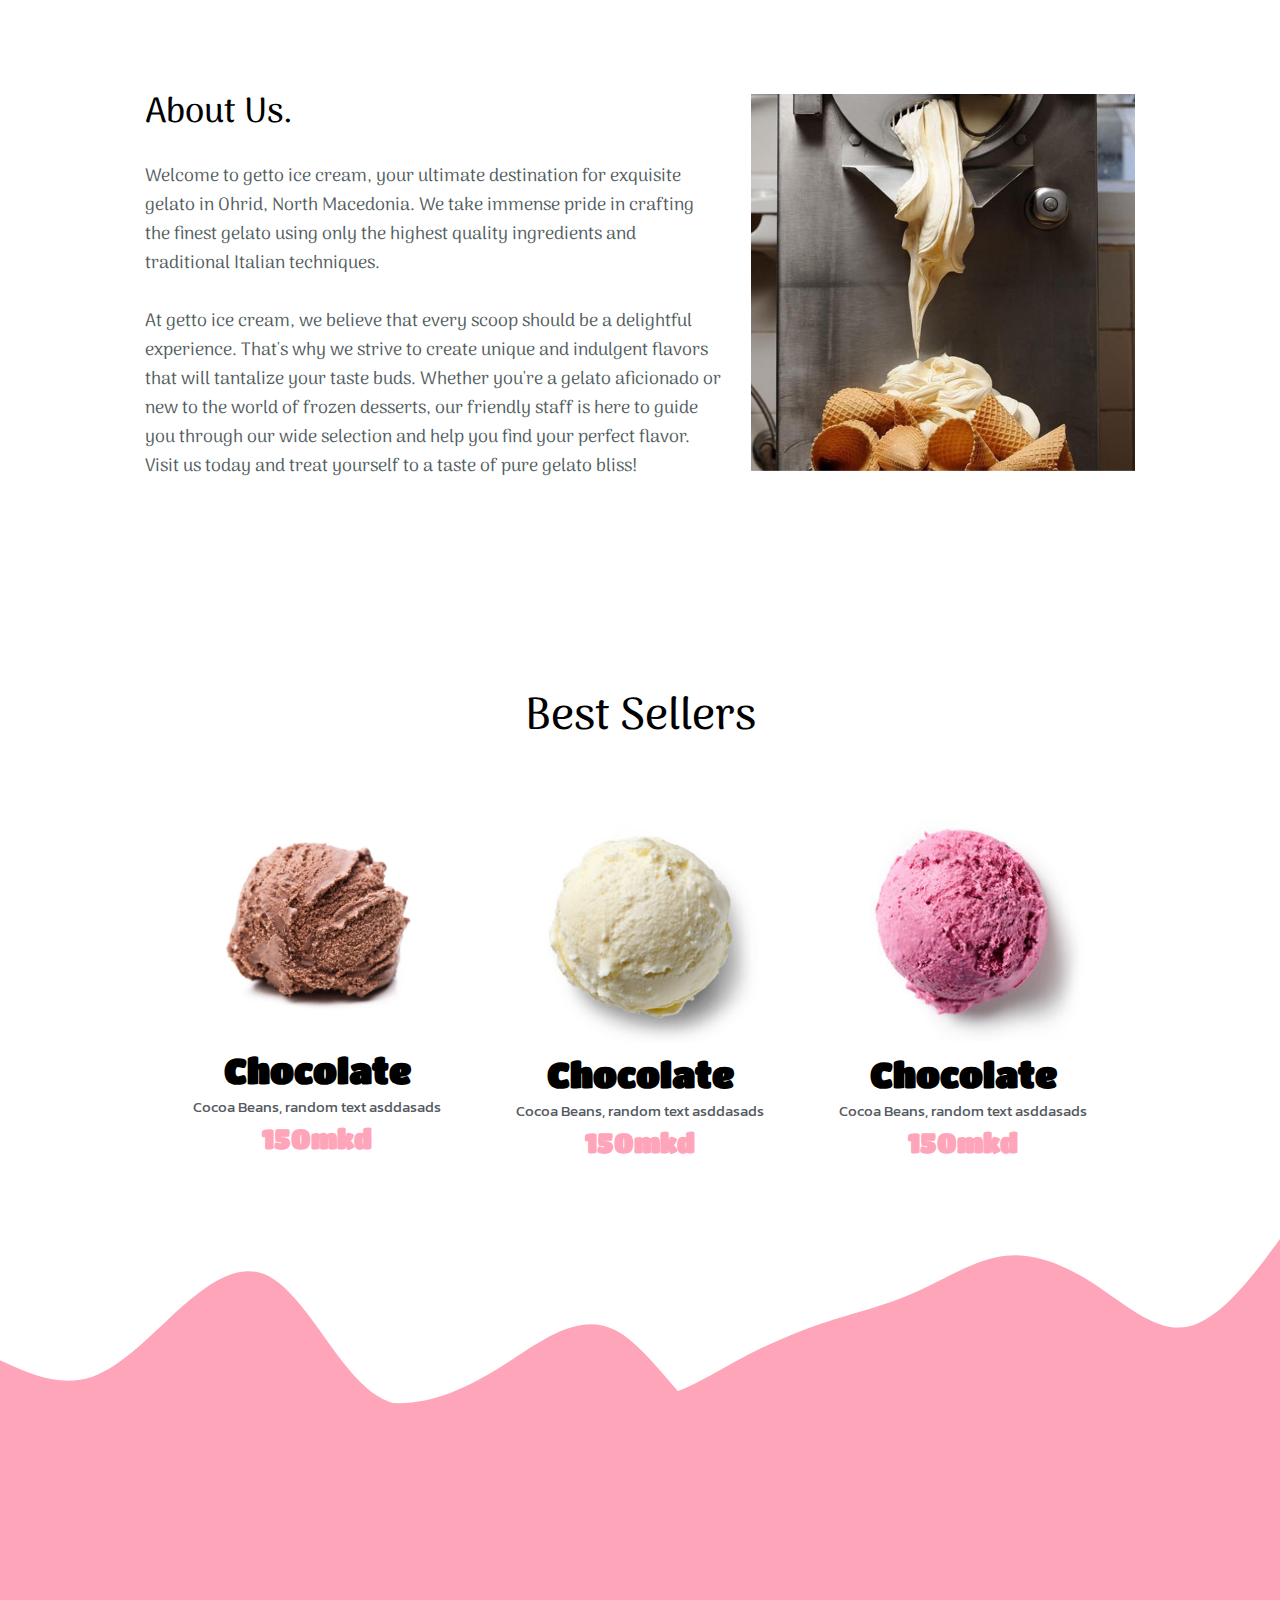
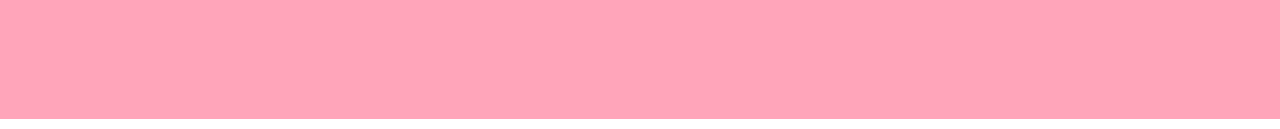
==== commit 6a48f5bb: "img size fix" ====
--- a/index.html
+++ b/index.html
@@ -176,7 +176,7 @@
                         <a href="/menu">
                             <article>
                                 <div>
-                                    <img src="./img/menu/chocolate.png" alt="chocolate ice cream" />
+                                    <img src="./img/menu/Chocolate.png" alt="chocolate ice cream" />
                                 </div>
                                 <h3>Chocolate</h3>
                                 <p>Cocoa Beans, random text
--- a/styles/home.css
+++ b/styles/home.css
@@ -78,6 +78,7 @@
     width: 100%;
     height: 75%;
     bottom: -4%;
+    object-fit: cover;
 }
 .divisor-section-3 .wavyBg{
     width: 100%;
@@ -98,6 +99,7 @@
     font-size: 50px;
     font-weight: 900;
     color: #fff;
+    text-align: center;
 }
 .divisor-section-3 .section-3-container ul{
     display: flex;
@@ -282,8 +284,8 @@
 }
 
 @media only screen and (max-width: 800px) {
-    .divisor-section-1 img{
-        height: 400px;
-        object-fit: cover;
-    }
+    .divisor-section-2 img, .divisor-section-4 img {
+        width: 55%;
+    }
+
 }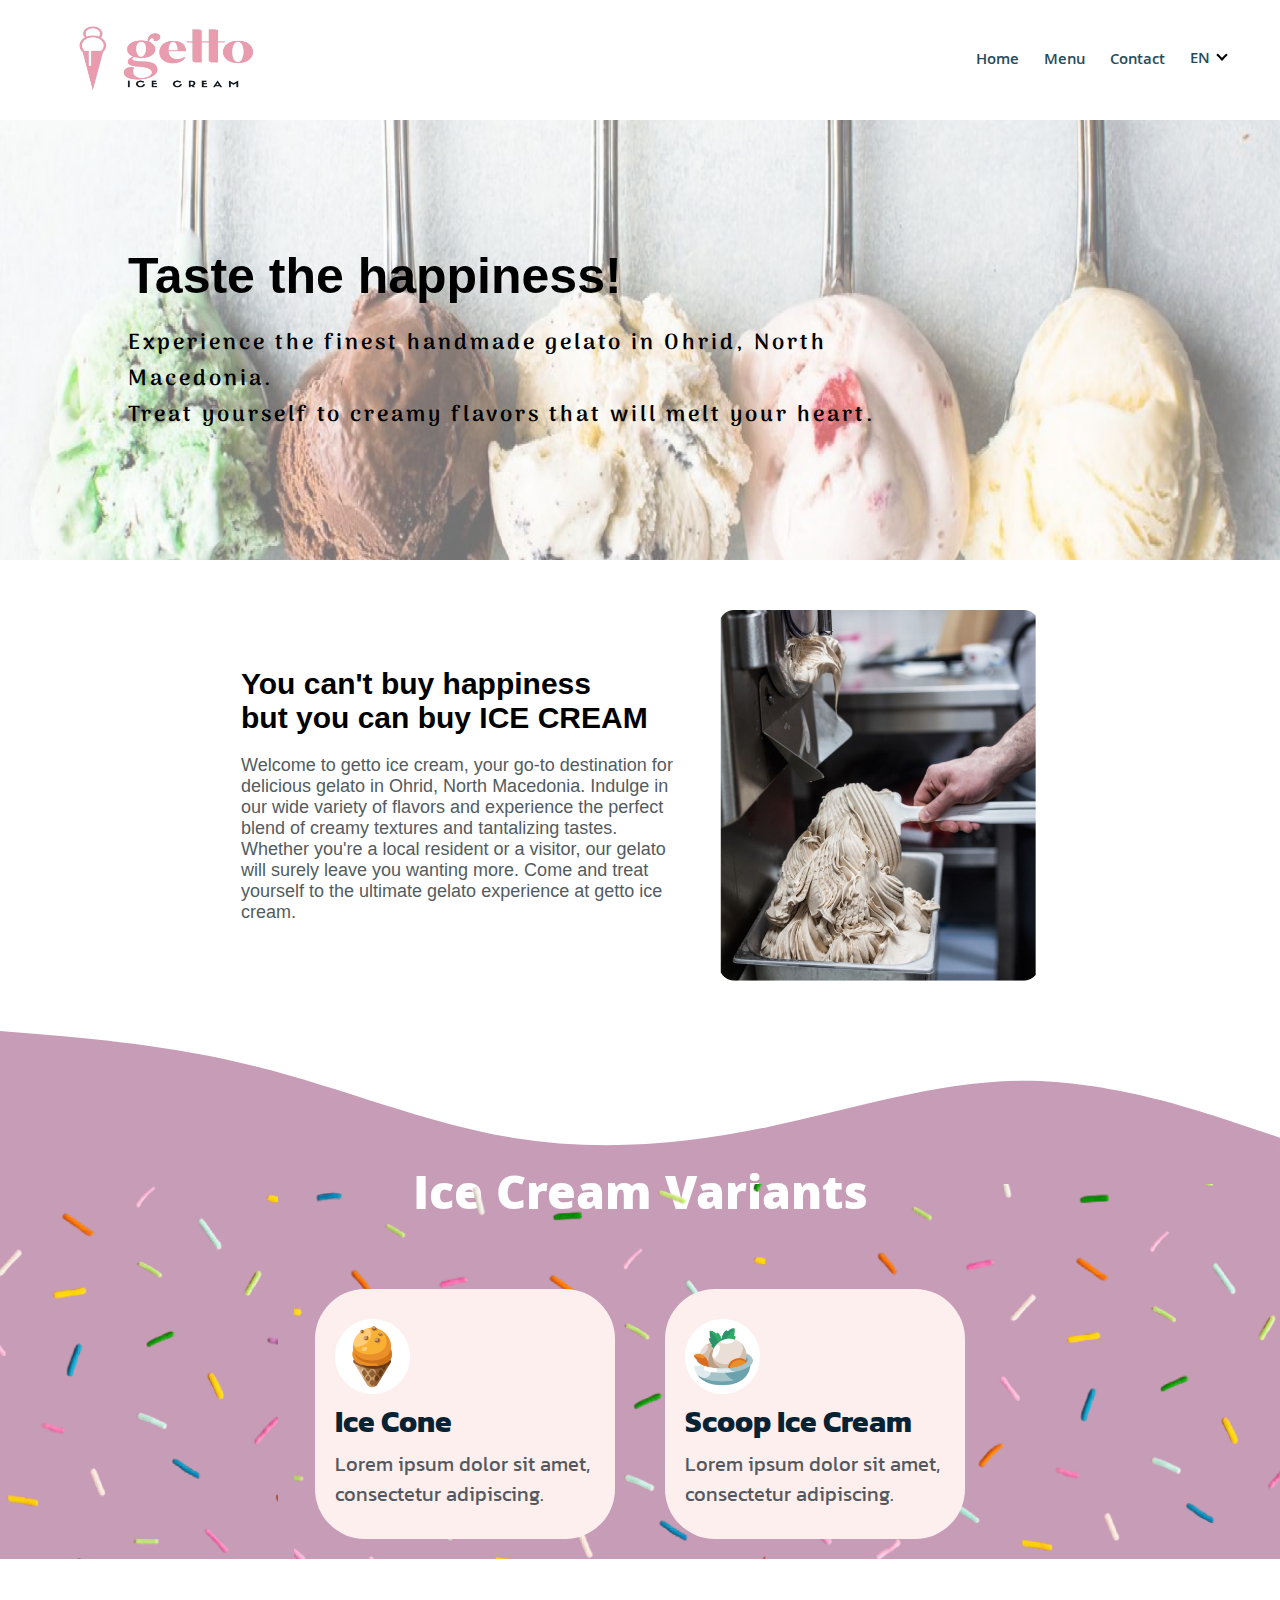
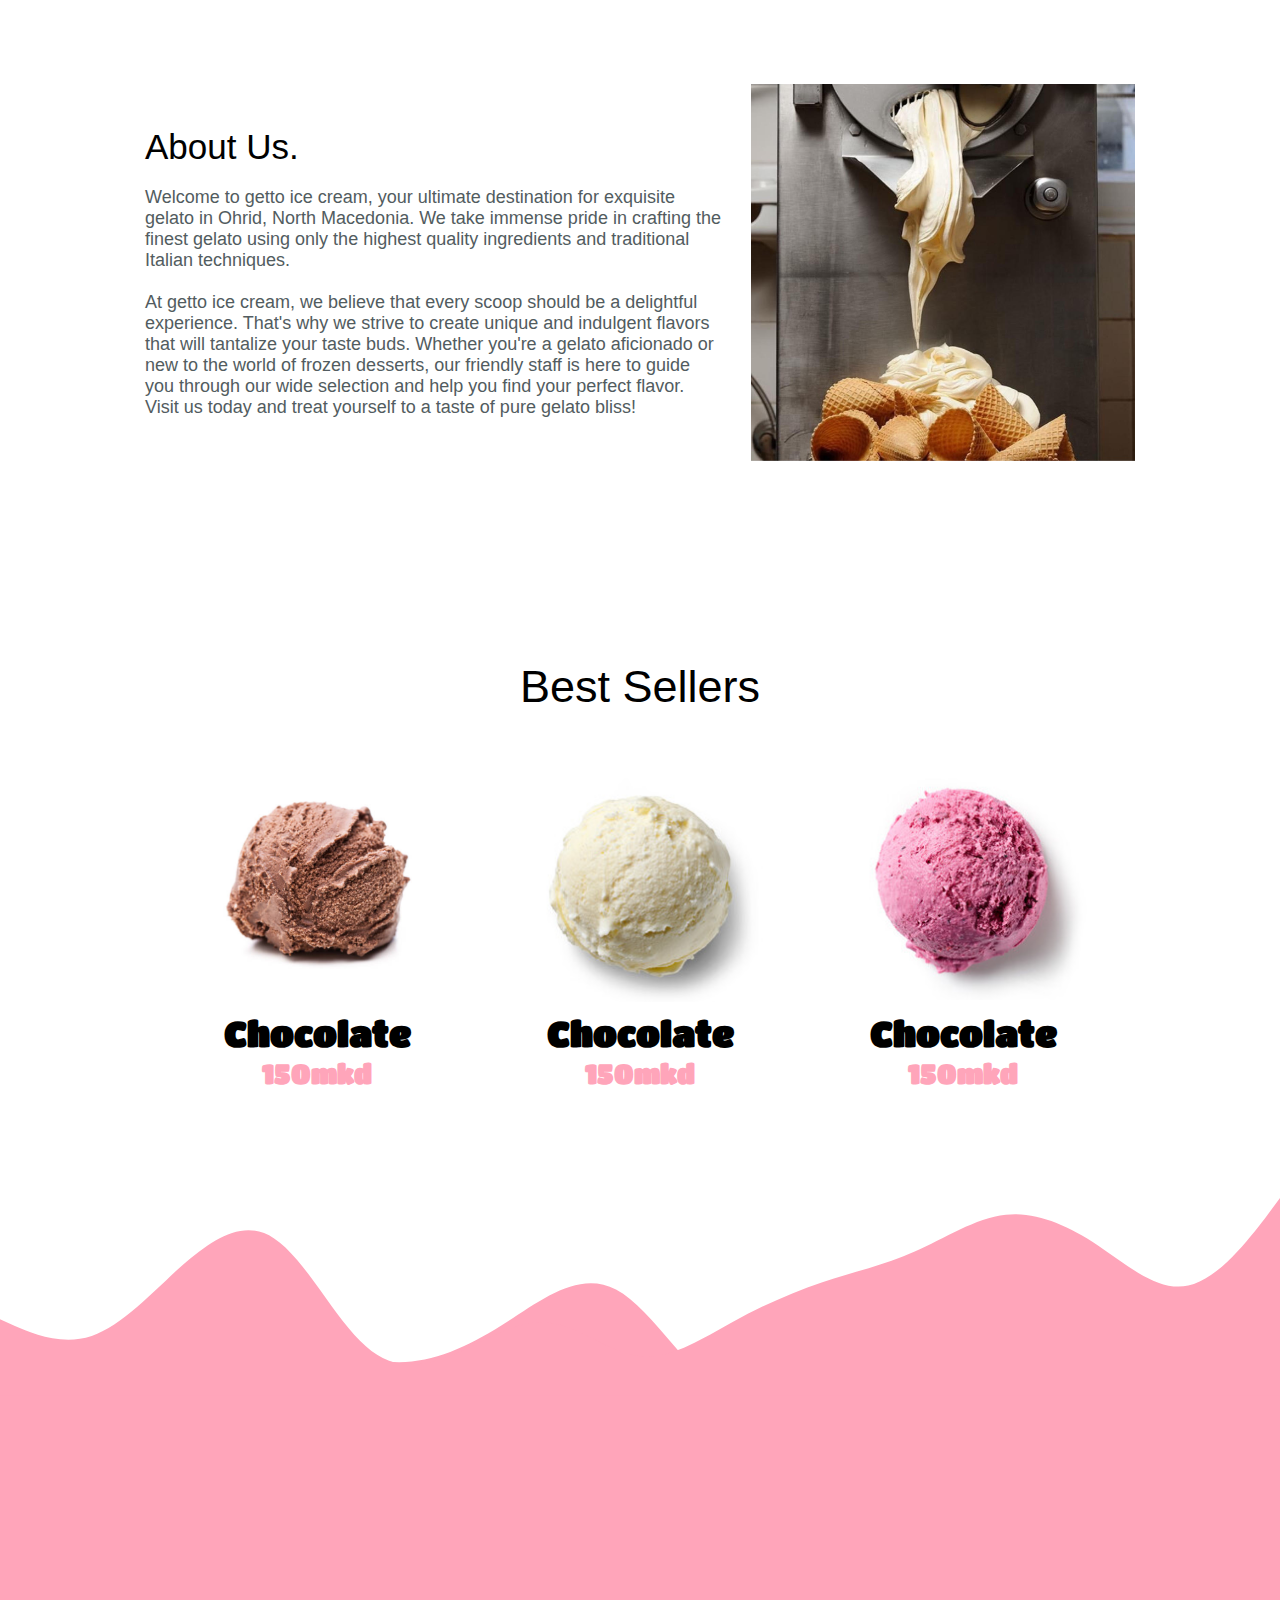
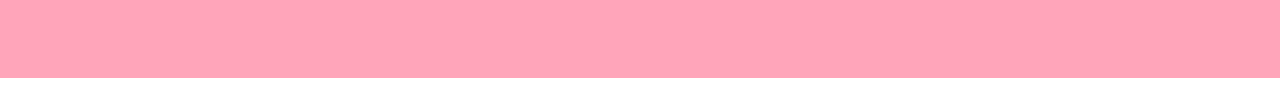
==== commit 7d17edd7: "adding contact and menu" ====
--- a/index.html
+++ b/index.html
@@ -93,7 +93,8 @@
 
     <main>
         <section class="divisor-section divisor-section-1">
-            <img src="./img/home/Banner.png" alt="banner background image" class="banner-img">
+<!--            <img src="./img/home/Banner.png" alt="banner background image" class="banner-img">-->
+            <img src="./img/home/Banner2.png" alt="banner background image" class="banner-img">
 
             <article>
                 <header>
@@ -179,8 +180,6 @@
                                     <img src="./img/menu/Chocolate.png" alt="chocolate ice cream" />
                                 </div>
                                 <h3>Chocolate</h3>
-                                <p>Cocoa Beans, random text
-                                    asddasads</p>
                                 <h4>150mkd</h4>
                             </article>
                         </a>
@@ -192,8 +191,6 @@
                                     <img src="./img/menu/vanilla.jpeg" alt="chocolate ice cream" />
                                 </div>
                                 <h3>Chocolate</h3>
-                                <p>Cocoa Beans, random text
-                                    asddasads</p>
                                 <h4>150mkd</h4>
                             </article>
                         </a>
@@ -205,8 +202,6 @@
                                     <img src="./img/menu/pink.jpeg" alt="chocolate ice cream" />
                                 </div>
                                 <h3>Chocolate</h3>
-                                <p>Cocoa Beans, random text
-                                    asddasads</p>
                                 <h4>150mkd</h4>
                             </article>
                         </a>
--- a/styles/home.css
+++ b/styles/home.css
@@ -8,7 +8,9 @@
     width: 100%;
 }
 .divisor-section-1 article {
-    font-family: "Arima", system-ui;
+    /* font-family: "Arima", system-ui; */
+    font-family: Helvetica;
+
     position: absolute;
     z-index: 10;
     top: 50%;
@@ -18,7 +20,9 @@
     flex-direction: column;
 }
 .divisor-section-1 article header h1{
-    font-family: "Arima", system-ui;
+    /* font-family: "Arima", system-ui; */
+    font-family: Helvetica;
+
     font-size: 50px;
     font-weight: 900;
     color: #000;
@@ -26,7 +30,9 @@
 
 }
 .divisor-section-1 article p{
-    font-family: "Arima", system-ui;
+     font-family: "Arima", system-ui;
+    /*font-family: Helvetica;*/
+
     font-size: 22px;
     font-weight: 600;
     letter-spacing: 3px;
@@ -47,14 +53,18 @@
     width: 35%;
 }
 .divisor-section-2 article header h2{
-    font-family: "Arima", system-ui;
+    /* font-family: "Arima", system-ui; */
+    font-family: Helvetica;
+
     font-size: 30px;
     font-weight: 700;
     color: #000;
     margin-bottom: 20px;
 }
 .divisor-section-2 article p {
-    font-family: "Arima", system-ui;
+    /* font-family: "Arima", system-ui; */
+    font-family: Helvetica;
+
     font-size: 18px;
     font-weight: 400;
     color: #525C60;
@@ -155,14 +165,18 @@
     width: 45%;
 }
 .divisor-section-4 article header h2{
-    font-family: "Arima", system-ui;
+    /* font-family: "Arima", system-ui; */
+    font-family: Helvetica;
+
     font-size: 35px;
     font-weight: 500;
     color: #000;
     margin-bottom: 20px;
 }
 .divisor-section-4 article p {
-    font-family: "Arima", system-ui;
+    /* font-family: "Arima", system-ui; */
+    font-family: Helvetica;
+
     font-size: 18px;
     font-weight: 400;
     color: #525C60;
@@ -183,7 +197,9 @@
     gap: 30px;
 }
 .divisor-section-5 header h2{
-    font-family: "Arima", system-ui;
+    /* font-family: "Arima", system-ui; */
+    font-family: Helvetica;
+
     font-size: 45px;
     font-weight: 500;
     color: #000;
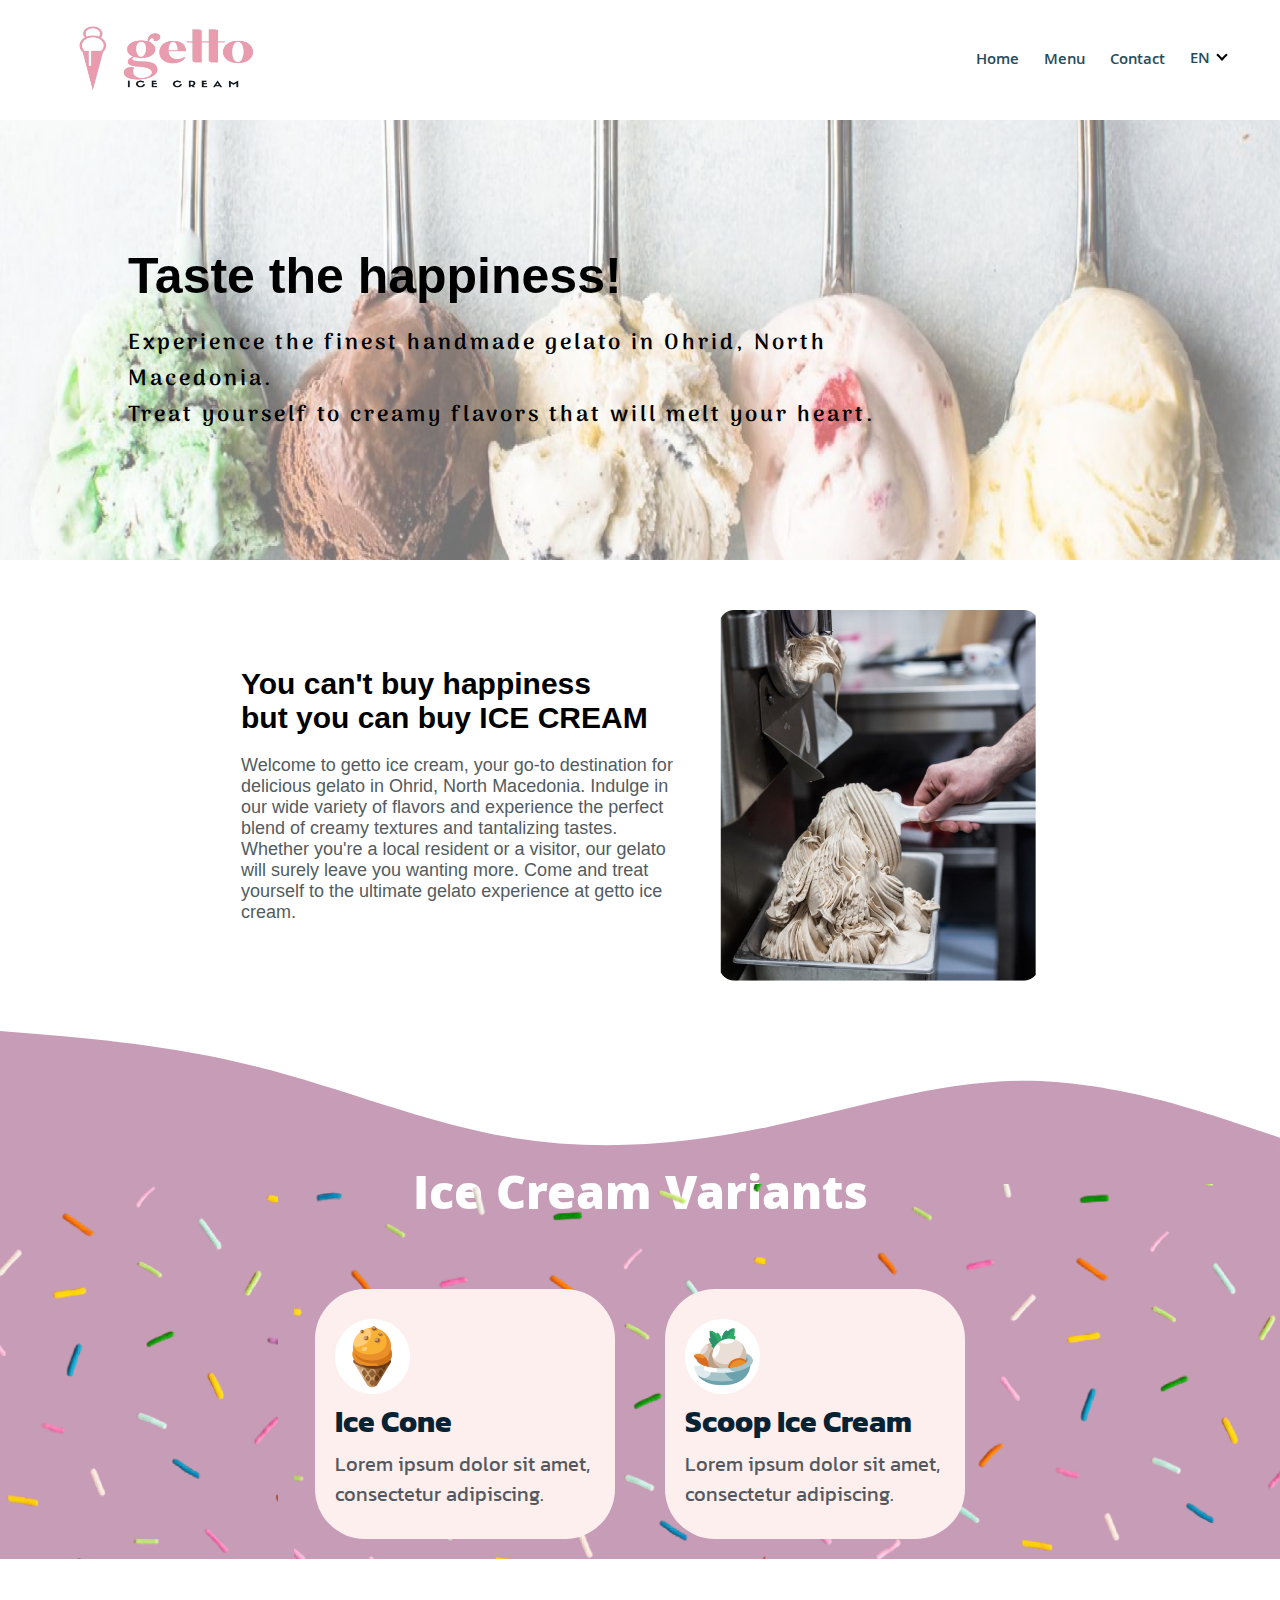
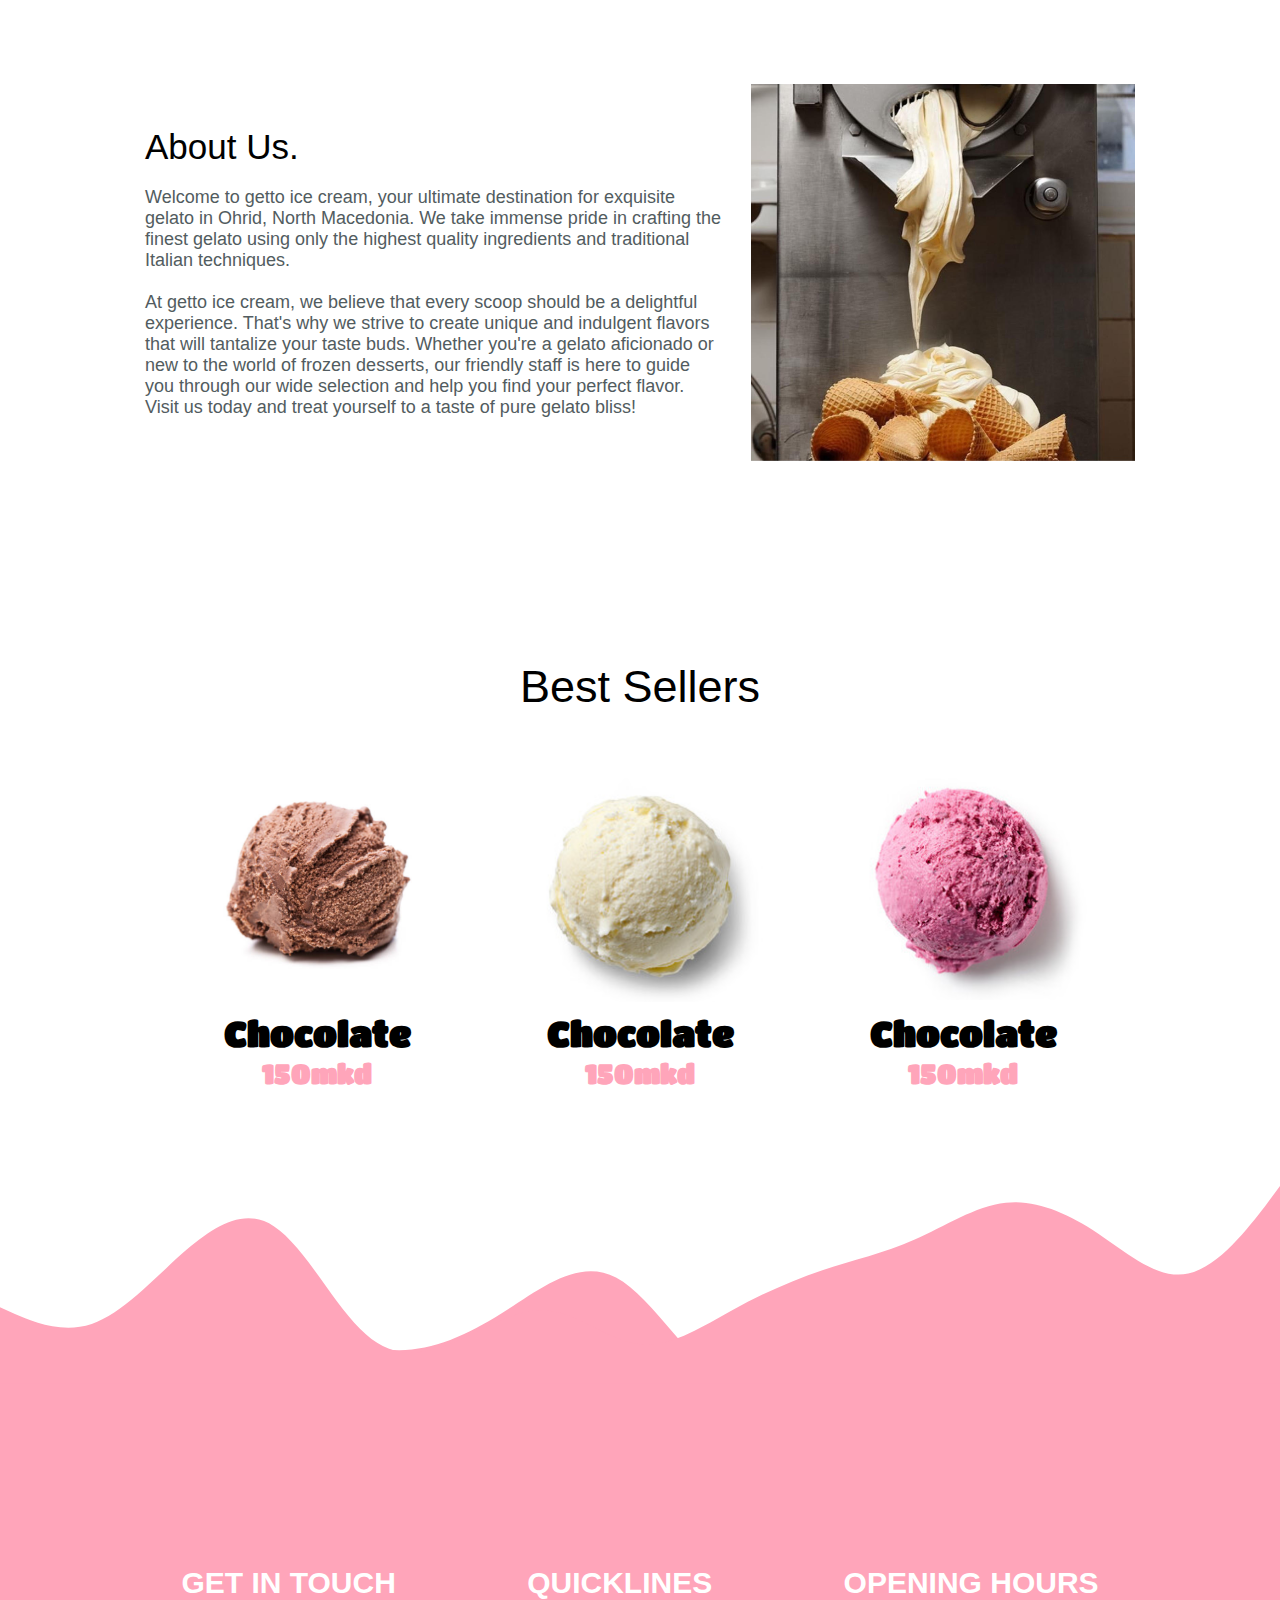
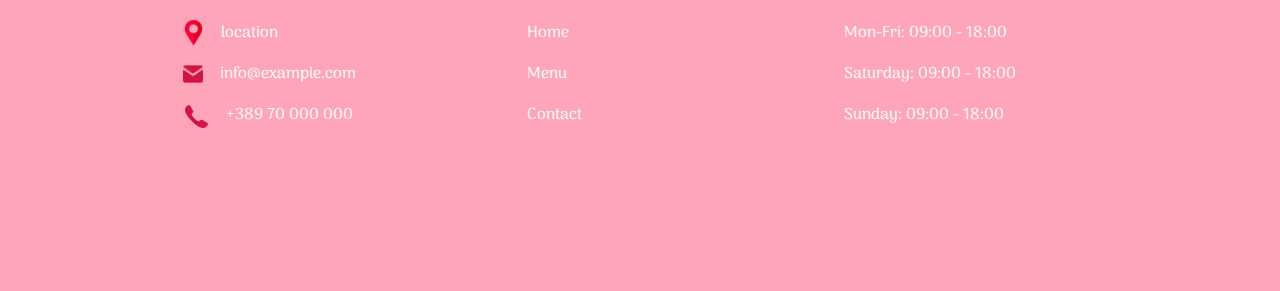
==== commit e3c60d53: "finishing the essentials" ====
--- a/index.html
+++ b/index.html
@@ -216,6 +216,82 @@
         <img class="wavyBg" src="./img/FooterBG.svg" alt="background svg">
         <div class="footer-container">
 
+            <div>
+                <header>
+                    <h3>
+                        GET IN TOUCH
+                    </h3>
+                </header>
+                <ul>
+                    <li>
+                        <a href="#">
+                            <img class="footer-icon" src="./img/icons/location.png" alt="location icon" height="25px">
+                            <p>location</p>
+                        </a>
+                    </li>
+                    <li>
+                        <a href="mailto:example@example.com">
+                            <img class="footer-icon" src="./img/icons/mail.png" alt="location icon">
+                            <p>info@example.com</p>
+                        </a>
+                    </li>
+                    <li>
+                        <a href="tel:38970000000">
+                            <img class="footer-icon" src="./img/icons/phone.png" alt="location icon">
+                            <p>+389 70 000 000</p>
+                        </a>
+                    </li>
+                </ul>
+            </div>
+            <div>
+                <header>
+                    <h3>
+                        QUICKLINES
+                    </h3>
+                </header>
+                <ul>
+                    <li>
+                        <a href="/">
+                            <p>Home</p>
+                        </a>
+                    </li>
+                    <li>
+                        <a href="/menu">
+                            <p>Menu</p>
+                        </a>
+                    </li>
+                    <li>
+                        <a href="/contact">
+                            <p>Contact</p>
+                        </a>
+                    </li>
+                </ul>
+            </div>
+            <div>
+                <header>
+                    <h3>
+                        OPENING HOURS
+                    </h3>
+                </header>
+                <ul>
+                    <li>
+                        <a href="#">
+                            <p>Mon-Fri: 09:00 - 18:00</p>
+                        </a>
+                    </li>
+                    <li>
+                        <a href="#">
+                            <p>Saturday: 09:00 - 18:00</p>
+                        </a>
+                    </li>
+                    <li>
+                        <a href="#">
+                            <p>Sunday: 09:00 - 18:00</p>
+                        </a>
+                    </li>
+                </ul>
+            </div>
+
         </div>
 
     </footer>
--- a/generalStyles.css
+++ b/generalStyles.css
@@ -177,7 +177,7 @@
 
 /* footer */
 footer{
-    padding: 250px 0;
+    padding-top: 350px;
     min-height: 100px;
     background: #fff;
 
@@ -188,9 +188,36 @@
     position: relative;
 }
 footer .footer-container{
+    padding: 100px 50px;
     background: #FFA5BA;
-    min-height: 200px;
-    width: 100%;
+    min-height: 425px;
+    height: auto;
+    width: 100%;
+    display: flex;
+    justify-content: space-evenly;
+    align-items: center;
+}
+footer .footer-container div{
+    height: 100%;
+}
+
+footer .footer-container div h3{
+    font-family: Helvetica;
+
+    font-size: 30px;
+    font-weight: 700;
+    color: #fff;
+    margin-bottom: 20px;
+}
+footer .footer-container div ul {
+    display: flex;
+    flex-direction: column;
+    gap: 15px;
+}
+footer .footer-container div ul li a{
+    display: flex;
+    gap: 15px;
+    color: #fff;
 }
 
 @media only screen and (max-width: 1000px){
--- a/styles/home.css
+++ b/styles/home.css
@@ -278,6 +278,12 @@
         width: 40%;
     }
 
+    .divisor-section-3 .parallaxBackground{
+
+        height: 75%;
+        bottom: 20%;
+    }
+
     .divisor-section-4{
         flex-direction: column;
     }
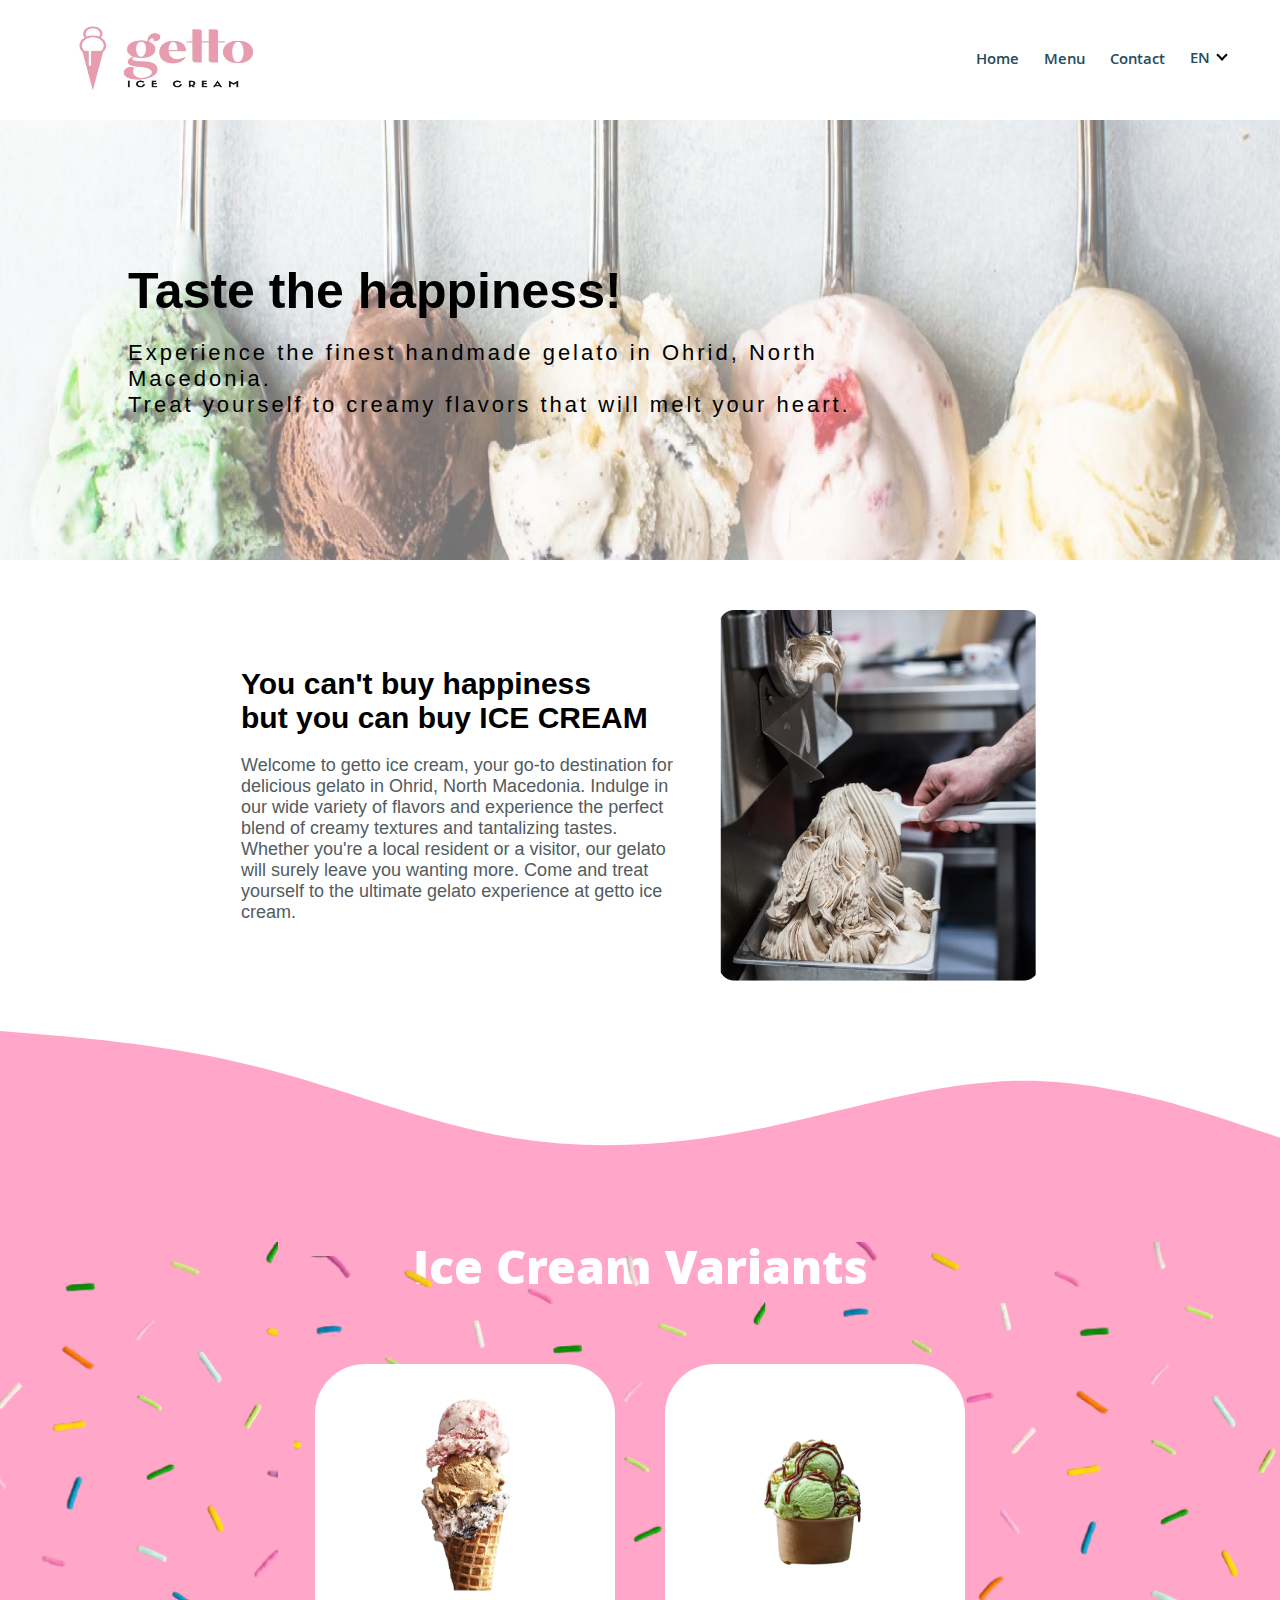
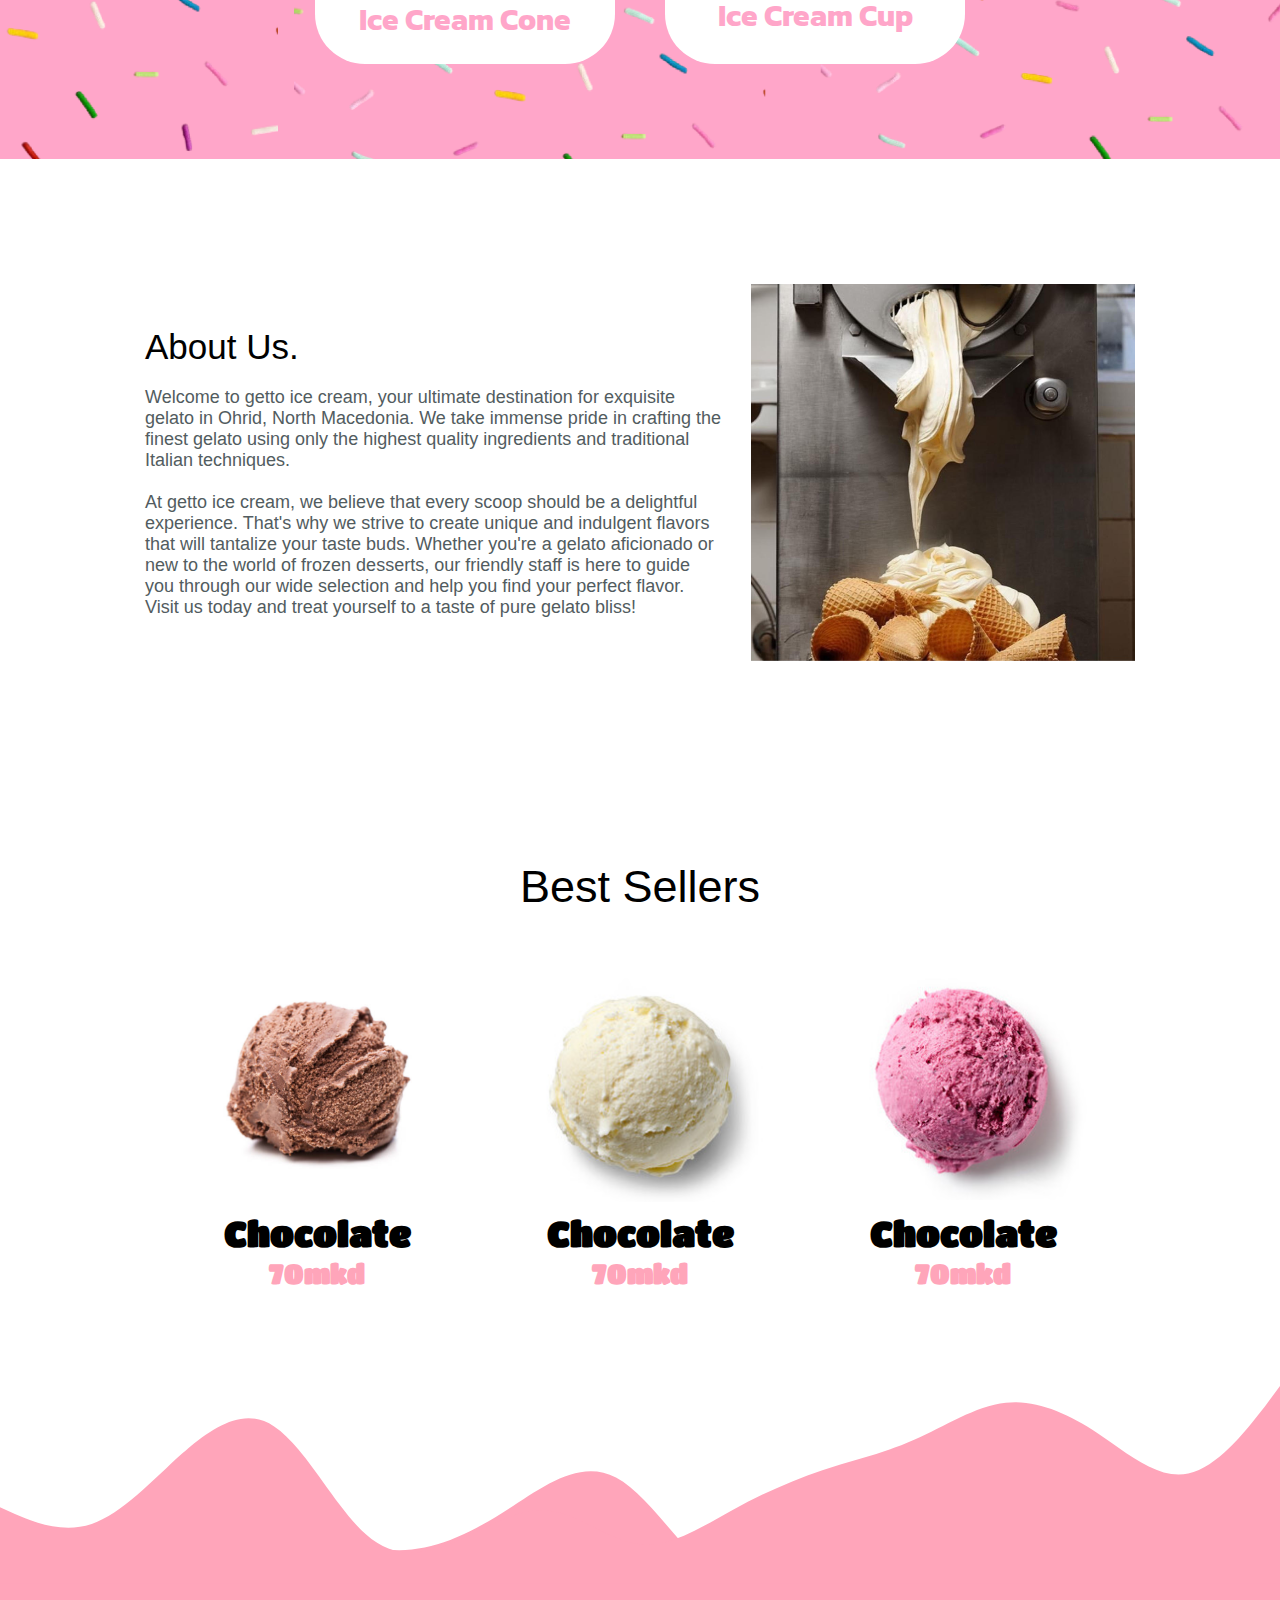
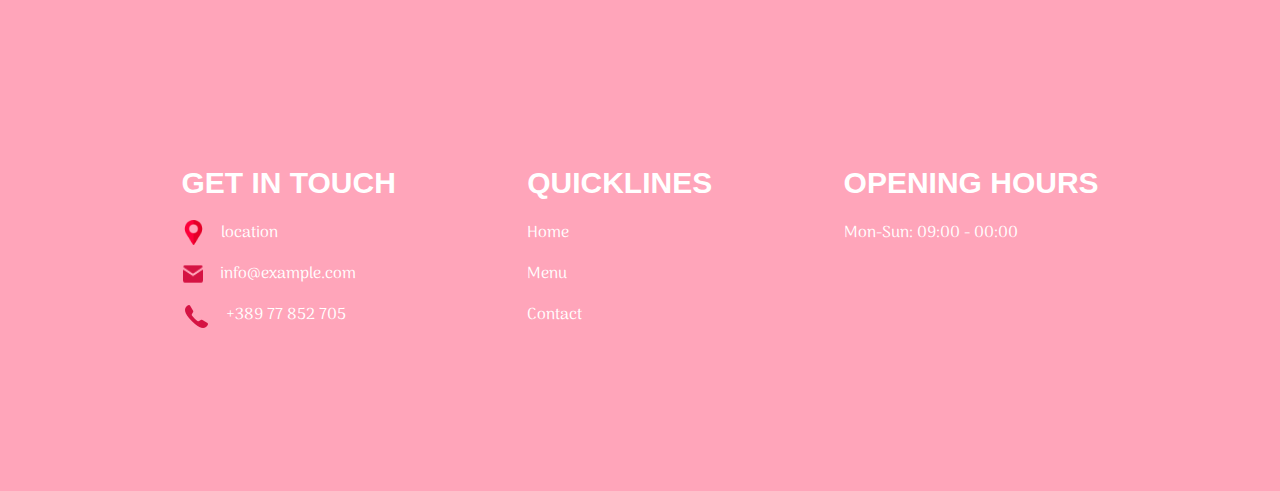
==== commit 438abdc6: "fix" ====
--- a/index.html
+++ b/index.html
@@ -130,18 +130,22 @@
                 <ul>
                     <li>
                         <article>
-                            <img class="articleIcon" src="./img/home/articleOneIcon.png" alt="ice cone">
-                            <h3>Ice Cone</h3>
-                            <p>Lorem ipsum dolor sit amet,
-                                consectetur adipiscing.</p>
+                            <div class="first">
+                                <img class="articleIcon" src="./img/home/cone2-sec3.png" alt="ice cone">
+                            </div>
+                            <div class="second">
+                                <h3>Ice Cream Cone</h3>
+                            </div>
                         </article>
                     </li>
                     <li>
                         <article>
-                            <img class="articleIcon" src="./img/home/articleTwoIcon.png" alt="scoop ice cream">
-                            <h3>Scoop Ice Cream</h3>
-                            <p>Lorem ipsum dolor sit amet,
-                                consectetur adipiscing.</p>
+                            <div class="first">
+                                <img class="articleIcon" src="./img/home/cup-sec3.png" alt="scoop ice cream">
+                            </div>
+                            <div class="second">
+                                <h3>Ice Cream Cup</h3>
+                            </div>
                         </article>
                     </li>
                 </ul>
@@ -180,7 +184,7 @@
                                     <img src="./img/menu/Chocolate.png" alt="chocolate ice cream" />
                                 </div>
                                 <h3>Chocolate</h3>
-                                <h4>150mkd</h4>
+                                <h4>70mkd</h4>
                             </article>
                         </a>
                     </li>
@@ -191,7 +195,7 @@
                                     <img src="./img/menu/vanilla.jpeg" alt="chocolate ice cream" />
                                 </div>
                                 <h3>Chocolate</h3>
-                                <h4>150mkd</h4>
+                                <h4>70mkd</h4>
                             </article>
                         </a>
                     </li>
@@ -202,7 +206,7 @@
                                     <img src="./img/menu/pink.jpeg" alt="chocolate ice cream" />
                                 </div>
                                 <h3>Chocolate</h3>
-                                <h4>150mkd</h4>
+                                <h4>70mkd</h4>
                             </article>
                         </a>
                     </li>
@@ -236,9 +240,9 @@
                         </a>
                     </li>
                     <li>
-                        <a href="tel:38970000000">
+                        <a href="tel:38977852705">
                             <img class="footer-icon" src="./img/icons/phone.png" alt="location icon">
-                            <p>+389 70 000 000</p>
+                            <p>+389 77 852 705</p>
                         </a>
                     </li>
                 </ul>
@@ -276,19 +280,10 @@
                 <ul>
                     <li>
                         <a href="#">
-                            <p>Mon-Fri: 09:00 - 18:00</p>
-                        </a>
-                    </li>
-                    <li>
-                        <a href="#">
-                            <p>Saturday: 09:00 - 18:00</p>
-                        </a>
-                    </li>
-                    <li>
-                        <a href="#">
-                            <p>Sunday: 09:00 - 18:00</p>
-                        </a>
-                    </li>
+                            <p>Mon-Sun: 09:00 - 00:00</p>
+                        </a>
+                    </li>
+
                 </ul>
             </div>
 
--- a/styles/home.css
+++ b/styles/home.css
@@ -30,11 +30,11 @@
 
 }
 .divisor-section-1 article p{
-     font-family: "Arima", system-ui;
-    /*font-family: Helvetica;*/
+     /*font-family: "Arima", system-ui;*/
+    font-family: Helvetica;
 
     font-size: 22px;
-    font-weight: 600;
+    font-weight: 500;
     letter-spacing: 3px;
     color: #000;
 }
@@ -94,8 +94,8 @@
     width: 100%;
 }
 .divisor-section-3 .section-3-container{
-    min-height: 350px;
-    background-color: #C69CB7;
+    min-height: 600px;
+    background-color: #FFA6C9;
 
     display: flex;
     flex-direction: column;
@@ -124,30 +124,44 @@
 }
 .divisor-section-3 .section-3-container ul li article {
     width: 300px;
-    height: 250px;
-    display: flex;
-    flex-direction: column;
-    align-items: flex-start;
-    justify-content: center;
+    height: 300px;
+    display: flex;
+    flex-direction: column;
+    align-items: center;
+    justify-content: center;
+    text-align: left;
     gap: 5px;
-    background-color: #FDEFEE;
+    background-color: #fff;
     border-radius: 50px;
     padding: 20px;
 }
+.divisor-section-3 .section-3-container ul li article .first{
+    height: 80%;
+    width: 100%;
+    display: flex;
+    align-items: end;
+    justify-content: center;
+}
+.divisor-section-3 .section-3-container ul li article .second {
+    height: 20%;
+}
 .divisor-section-3 .section-3-container ul li article img{
-    width: 75px;
+    width: 60%;
+}
+.divisor-section-3 .section-3-container ul li article img:nth-child(2) {
+    width: 100%;
 }
 .divisor-section-3 .section-3-container ul li article h3{
     font-family: "Kanit", sans-serif;
     font-size: 30px;
     font-weight: 700;
-    color: #072233;
+    color: #FFA6C9;
 }
 .divisor-section-3 .section-3-container ul li article p{
     font-family: "Kanit", sans-serif;
     font-size: 20px;
     font-weight: 400;
-    color: #54595F;
+    color: #FFA6C9;
 }
 
 
